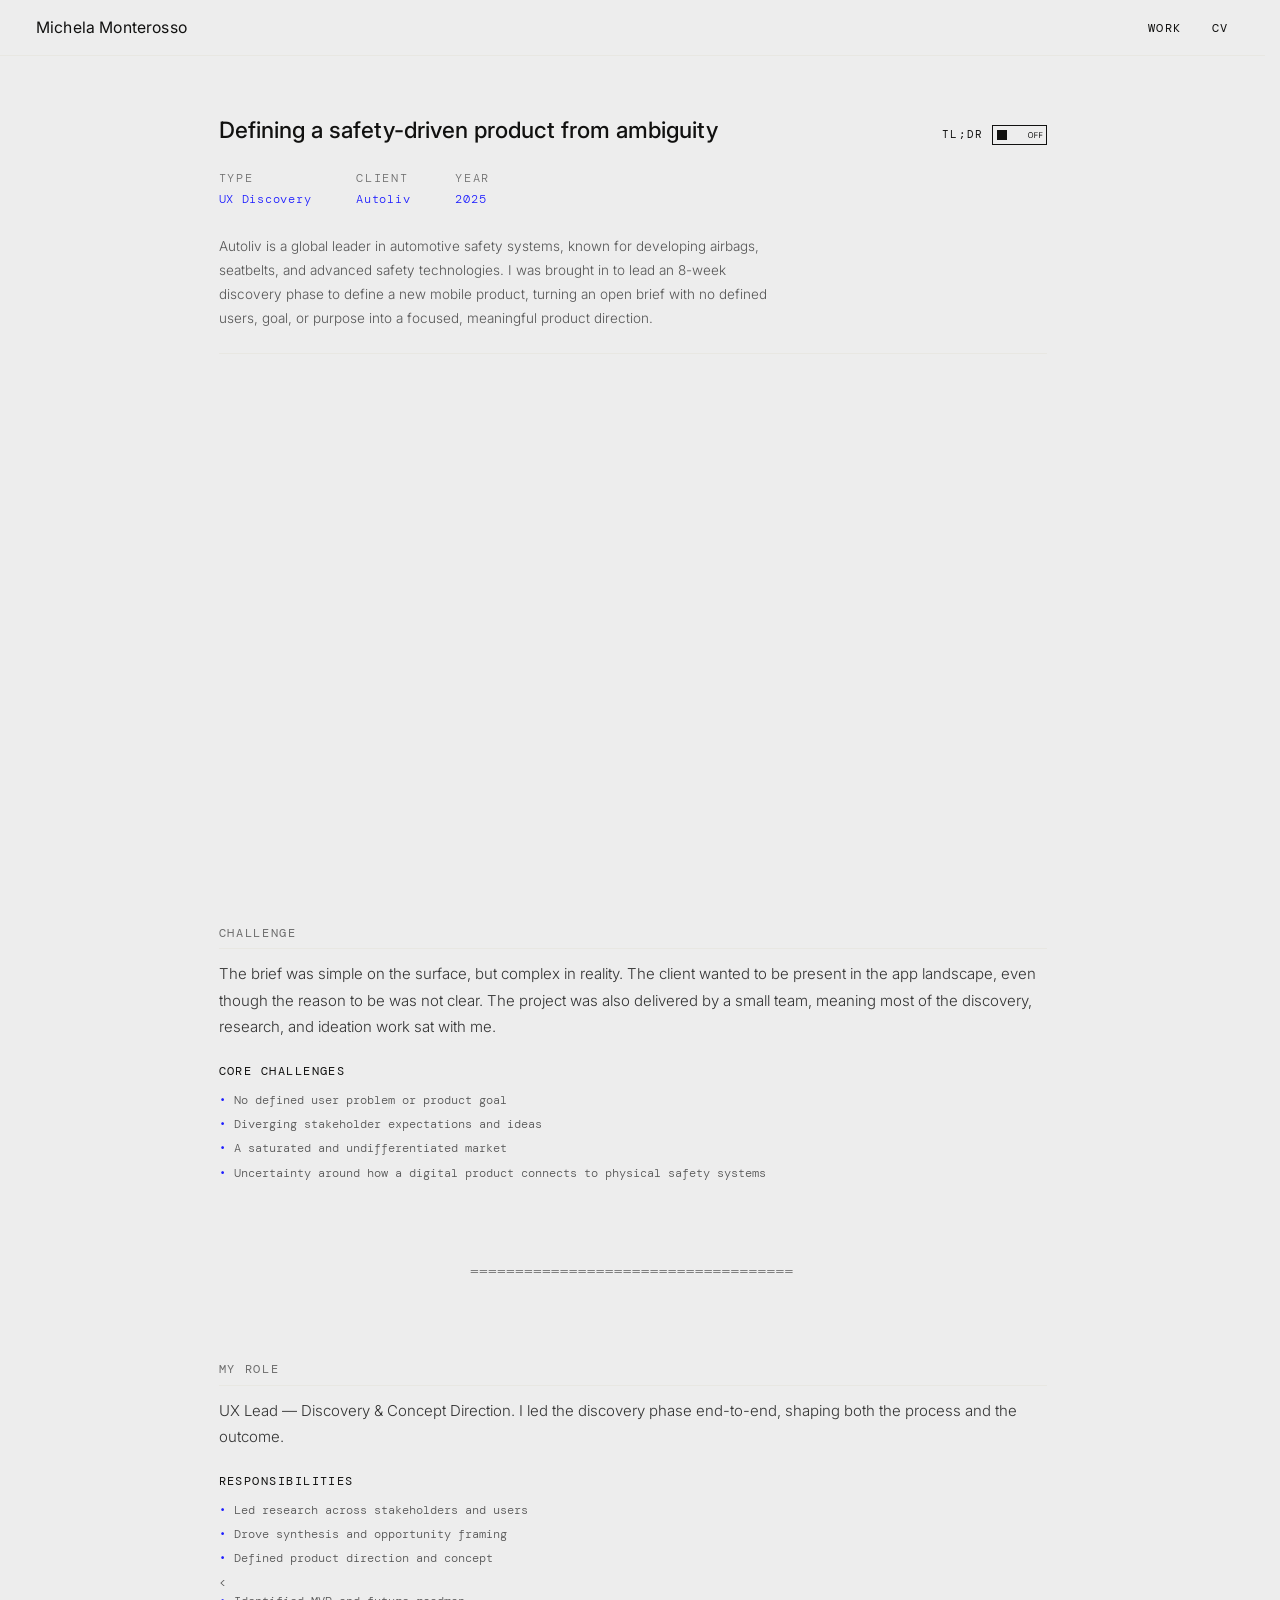
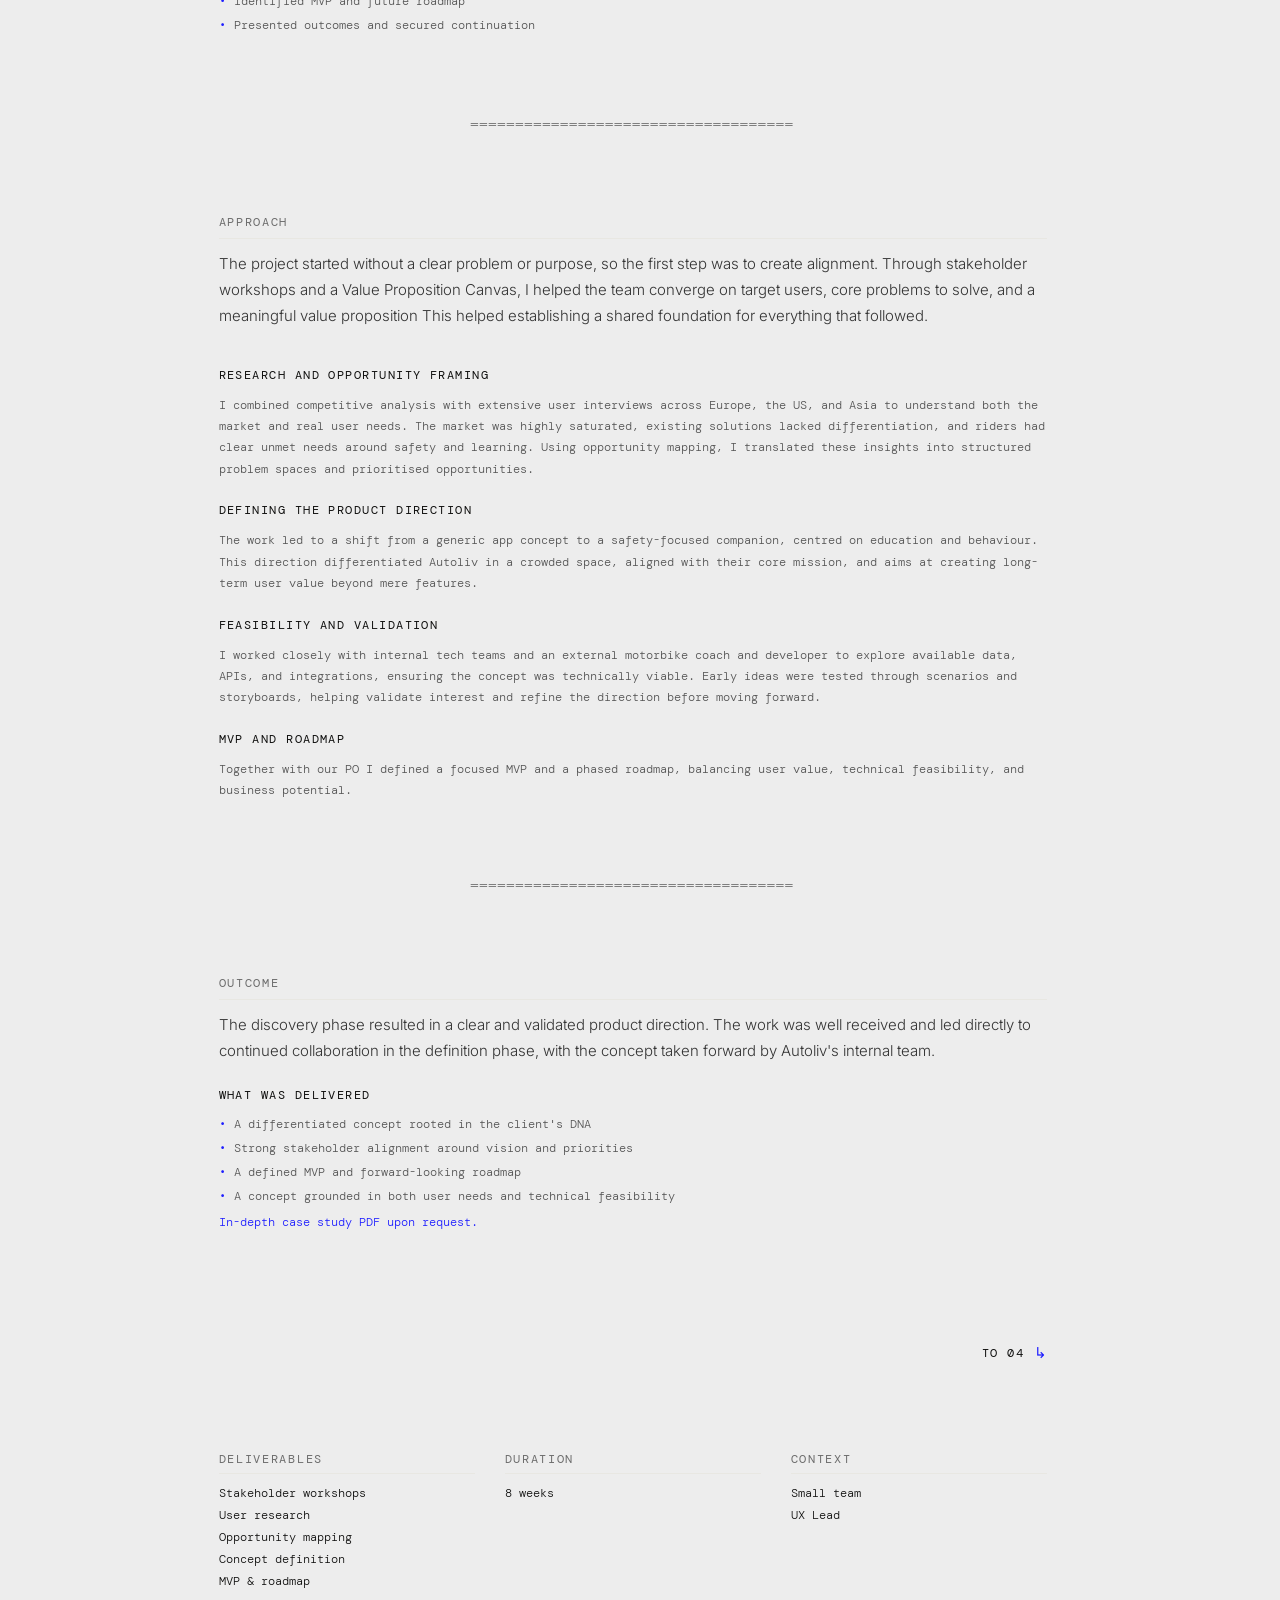
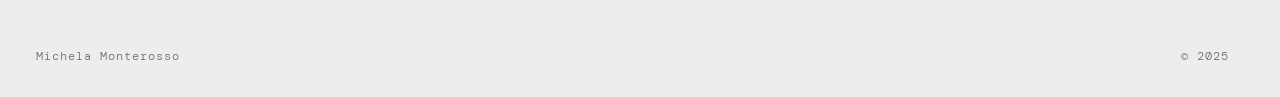
==== project-autoliv/index.html @ f531a274 "Update index.html" ====
<!DOCTYPE html>
<html lang="en">
<head>
<meta charset="UTF-8">
<meta name="viewport" content="width=device-width, initial-scale=1.0">
<title>Autoliv — Michela Monterosso</title>
<meta name="description" content="Defining a safety-driven product from ambiguity — UX lead on an 8-week discovery phase for Autoliv.">
<meta property="og:title" content="Autoliv — Michela Monterosso">
<meta property="og:description" content="Defining a safety-driven product from ambiguity — UX lead on an 8-week discovery phase for Autoliv.">
<meta property="og:type" content="website">
<meta property="og:url" content="https://miche7a.github.io/michelamonterosso/project-autoliv/">
<meta name="twitter:card" content="summary">
<meta name="twitter:title" content="Autoliv — Michela Monterosso">
<meta name="twitter:description" content="Defining a safety-driven product from ambiguity — UX lead on an 8-week discovery phase for Autoliv.">
<link rel="stylesheet" href="../style.css">
</head>
<body>

<!-- ─── NAV ─── -->
<nav>
  <a class="nav-name" href="../index.html">Michela Monterosso</a>
  <div class="nav-links">
    <a class="nav-link" href="../index.html">Work</a>
    <a class="nav-link" href="../about.html">CV</a>
  </div>
</nav>

<div class="container">

  <!-- ─── PROJECT HEADER ─── -->
  <div class="project-header" id="project-header">

    <div class="project-header-top">
      <h1 class="project-title">Defining a safety-driven product from ambiguity</h1>
      <div class="tldr-widget" id="tldr-toggle" onclick="toggleTldr()">
        <span class="tldr-label">TL;DR</span>
        <img class="tldr-toggle-img" id="tldr-img" alt="toggle">
      </div>
    </div>

    <div class="project-meta">
      <div>
        <div class="meta-label">Type</div>
        <div class="meta-value" id="meta-type">Discovery UX</div>
      </div>
      <div>
        <div class="meta-label">Client</div>
        <div class="meta-value" id="meta-client">Autoliv</div>
      </div>
      <div>
        <div class="meta-label">Year</div>
        <div class="meta-value" id="meta-year">2022</div>
      </div>
    </div>

    <!-- Full intro -->
    <div class="content-full">
      <p class="project-intro">
        Autoliv is a global leader in automotive safety systems, known for developing
        airbags, seatbelts, and advanced safety technologies. I was brought in to lead
        an 8-week discovery phase to define a new mobile product, turning an open brief
        with no defined users, goal, or purpose into a focused, meaningful product direction.
      </p>
    </div>

    <!-- TL;DR intro -->
    <div class="content-tldr">
      <p class="project-intro">
        8-week discovery phase turning an undefined app brief into a
        differentiated, safety-focused product concept.
      </p>
    </div>

  </div><!-- /project-header -->


  <!-- ══════════════════════════════════════
       FULL VERSION
       ══════════════════════════════════════ -->
  <div class="content-full">

  <!-- Cover image -->
  <div class="block">
    <div class="img-full" data-label="Autoliv — cover image">
      <!-- <img src="../images/project-autoliv/AL_1.png" alt="Autoliv project"> -->
    </div>
  </div>

  <!-- Challenge -->
  <div class="block">
    <div class="subheading">Challenge</div>
    <p class="text-block">
      The brief was simple on the surface, but complex in reality. The client wanted
      to be present in the app landscape, even though the reason to be was not clear.
      The project was also delivered by a small team, meaning most of the discovery,
      research, and ideation work sat with me.
    </p>
    <div class="col-2 is-stacked" style="margin-top: 1.5rem;">
      <div>
        <p class="col-heading">Core challenges</p>
        <div class="col-body">
          <ul>
            <li>No defined user problem or product goal</li>
            <li>Diverging stakeholder expectations and ideas</li>
            <li>A saturated and undifferentiated market</li>
            <li>Uncertainty around how a digital product connects to physical safety systems</li>
          </ul>
        </div>
      </div>
    </div>
  </div>

  <div class="subheading" style="text-align: center; margin-bottom: var(--block-gap); border: none;">════════════════════════════════════</div>

  <!-- My Role -->
  <div class="block">
    <div class="subheading">My Role</div>
    <p class="text-block">
      UX Lead — Discovery &amp; Concept Direction. I led the discovery phase end-to-end,
      shaping both the process and the outcome.
    </p>
    <div class="col-2 is-stacked" style="margin-top: 1.5rem;">
      <div>
        <p class="col-heading">Responsibilities</p>
        <div class="col-body">
          <ul>
            <li>Led research across stakeholders and users</li>
           
            <li>Drove synthesis and opportunity framing</li>
            <li>Defined product direction and concept</li>
            <
            <li>Identified MVP and future roadmap</li>
            <li>Presented outcomes and secured continuation</li>
          </ul>
        </div>
      </div>
    </div>
  </div>

  <div class="subheading" style="text-align: center; margin-bottom: var(--block-gap); border: none;">════════════════════════════════════</div>

  <!-- Approach -->
  <div class="block" style="margin-bottom: 2.5rem;">
    <div class="subheading">Approach</div>
    <p class="text-block">
      The project started without a clear problem or purpose, so the first step was
      to create alignment. Through stakeholder workshops and a Value Proposition Canvas,
      I helped the team converge on target users, core problems to solve, and a meaningful
      value proposition This helped establishing a shared foundation for everything that followed.
    </p>
  </div>

  <div class="block" style="margin-bottom: 1.5rem;">
    <p class="col-heading">Research and opportunity framing</p>
    <p class="text-block" style="font-family: var(--mono); font-size: var(--text-sm); color: var(--dim);">
      I combined competitive analysis with extensive user interviews across Europe, the US,
      and Asia to understand both the market and real user needs. The market was highly saturated,
      existing solutions lacked differentiation, and riders had clear unmet needs around safety
      and learning. Using opportunity mapping, I translated these insights into structured problem
      spaces and prioritised opportunities.
    </p>
  </div>

  <div class="block" style="margin-bottom: 1.5rem;">
    <p class="col-heading">Defining the product direction</p>
    <p class="text-block" style="font-family: var(--mono); font-size: var(--text-sm); color: var(--dim);">
      The work led to a shift from a generic app concept to a safety-focused companion,
      centred on education and behaviour. This direction differentiated Autoliv in a crowded
      space, aligned with their core mission, and aims at creating long-term user value beyond mere features.
    </p>
  </div>

  <div class="block" style="margin-bottom: 1.5rem;">
    <p class="col-heading">Feasibility and validation</p>
    <p class="text-block" style="font-family: var(--mono); font-size: var(--text-sm); color: var(--dim);">
      I worked closely with internal tech teams and an external motorbike coach and developer
      to explore available data, APIs, and integrations, ensuring the concept was technically
      viable. Early ideas were tested through scenarios and storyboards, helping validate interest
      and refine the direction before moving forward.
    </p>
  </div>

  <div class="block" style="margin-bottom: 5rem;">
    <p class="col-heading">MVP and roadmap</p>
    <p class="text-block" style="font-family: var(--mono); font-size: var(--text-sm); color: var(--dim);">
      Together with our PO I defined a focused MVP and a phased roadmap, balancing user value,
      technical feasibility, and business potential.
    </p>
  </div>

  <div class="subheading" style="text-align: center; margin-bottom: var(--block-gap); border: none;">════════════════════════════════════</div>

  <!-- Outcome -->
  <div class="block">
    <div class="subheading">Outcome</div>
    <p class="text-block">
      The discovery phase resulted in a clear and validated product direction. The work was
      well received and led directly to continued collaboration in the definition phase,
      with the concept taken forward by Autoliv's internal team.
    </p>
    <div class="col-2 is-stacked" style="margin-top: 1.5rem;">
      <div>
        <p class="col-heading">What was delivered</p>
        <div class="col-body">
          <ul>
            <li>A differentiated concept rooted in the client's DNA</li>
            <li>Strong stakeholder alignment around vision and priorities</li>
            <li>A defined MVP and forward-looking roadmap</li>
            <li>A concept grounded in both user needs and technical feasibility</li>
          </ul>
        </div><p class="text-block" style="font-family: var(--mono); font-size: var(--text-sm); color: var(--mid);">In-depth case study PDF upon request.
    </p>
      </div>
    </div>
  </div>

  
  </div><!-- /content-full -->


  <!-- ══════════════════════════════════════
       TL;DR VERSION
       ══════════════════════════════════════ -->
  <div class="content-tldr">

    <div class="block block--flush">
      <div class="tldr-col-group">
        <div>
          <p class="tldr-col-heading">What I did</p>
          <p class="tldr-col-body">Led an 8-week discovery phase end-to-end — stakeholder workshops, user research across three continents, opportunity framing, concept definition, feasibility exploration, and MVP scoping.</p>
        </div>
        <div>
          <p class="tldr-col-heading">The challenge</p>
          <p class="tldr-col-body">No defined users, no product goal, diverging stakeholder expectations, and a saturated market. The brief was "we want an app" — the job was to find out what it should actually be.</p>
        </div>
        <div>
          <p class="tldr-col-heading">The outcome</p>
          <p class="tldr-col-body">A differentiated, safety-focused product concept with full stakeholder alignment, a defined MVP, and a phased roadmap — leading directly to continued collaboration.</p>
        </div>
      </div>
    </div>

  </div><!-- /content-tldr -->

  <!-- ─── NEXT PROJECT NAV ─── -->
  <div class="project-nav">
    <a class="proj-nav-link" href="../project-04/index.html">
      <span class="proj-nav-label">To 04</span>
      <span class="proj-nav-arrow">↳</span>
    </a>
  </div>

  <!-- ─── APPENDIX: CREDITS ─── -->
  <div class="credits-appendix">
    <div class="credits">
      <div>
        <div class="credit-label">Deliverables</div>
        <div class="credit-value">
          Stakeholder workshops<br>
          User research<br>
          Opportunity mapping<br>
          Concept definition<br>
          MVP &amp; roadmap
        </div>
      </div>
      <div>
        <div class="credit-label">Duration</div>
        <div class="credit-value">8 weeks</div>
      </div>
      <div>
        <div class="credit-label">Context</div>
        <div class="credit-value">Small team<br>UX Lead</div>
      </div>
    </div>
  </div>

</div><!-- /container -->

<footer>
  <span class="footer-text">Michela Monterosso</span>
  <div id="footer-creature-stage"></div>
  <span class="footer-text">© 2025</span>
</footer>

<script src="../projects.js"></script>
<script src="../script.js"></script>
<script>injectProjectMeta("project-autoliv");</script>

</body>
</html>
---- style.css ----
@import url('https://fonts.googleapis.com/css2?family=Inter:wght@300;400;500&family=DM+Mono:wght@300;400;500&display=swap');

/* Keep about-blocks and about-bottom padded and aligned */
.about-content {
  max-width: var(--container-w);
  margin-left: auto;
  margin-right: auto;
  padding: 0 var(--page-px);
}

@media (min-width: 900px) {
  .tldr-col-body {
    font-size:0.82rem;
  }
  
}

/* ━━━━━━━━━━━━━━━━━━━━━━━━━━━━━━━━━━━━━━━━━━━━━━━
   DESIGN TOKENS — change here, updates everywhere
   ━━━━━━━━━━━━━━━━━━━━━━━━━━━━━━━━━━━━━━━━━━━━━━━ */
:root {
  /* ours */
  --bg:          #EDEDED;
  --ink:         #111110;
  --mid:         #1e1eff;
  --faint:       #e8e7e2;
  --muted:       #6D6D6D;
  --subtle:      #888888;
  --dim:         #555555;
  --soft:        #333333;
  --placeholder: #d8d7d3;

  /* Typography */
  --serif: 'Inter', sans-serif;
  --mono:  'DM Mono', 'Courier New', monospace;

  /* Font sizes */
  --text-xs:   0.60rem;
  --text-sm:   0.81rem;
  --text-tag:  0.70rem;
  --text-meta: 0.81rem;
  --text-base: 0.90rem;
  --text-md:   1.00rem;
  --text-lg:   1.05rem;
  --text-xl:   1.50rem;
  --text-2xl:  2.40rem;

  /* Letter spacing */
  --tracking-tight:   0.01em;
  --tracking-normal:  0.06em;
  --tracking-wide:    0.10em;
  --tracking-wider:   0.13em;
  --tracking-widest:  0.15em;
  --tracking-label:   0.14em;

  /* Line heights */
  --leading-tight:    1.2;
  --leading-snug:     1.4;
  --leading-normal:   1.75;
  --leading-relaxed:  1.8;
  --leading-loose:    1.85;

  /* Borders */
  --divider:       1px solid var(--faint);
  --border-strong: 1px solid var(--ink);
  --radius:        0;

  /* Layout */
  --nav-h:         56px;
  --container-w:   900px;   /* ← change to widen/narrow all pages */
  --container-align: center;  /* ← "center" or "left" */
  --page-px:       2.4rem;
  --content-max-w: 900px;
  --intro-max-w:   560px;

  /* Z-index */
  --z-base:    0;
  --z-raised:  1;
  --z-nav:     100;
  --z-overlay: 9999;

  /* Transitions */
  --transition-fast:   0.18s ease;
  --transition-normal: 0.25s ease;
  --transition-slow:   0.35s ease;

  /* Page spacing */
  --page-top:    4rem;
  --page-bottom: 4rem;
  --block-gap:   5rem;
  --block-gap-sm: 2rem;
  .about-top {
  padding: var(--section-header-top) 0 var(--section-header-bottom);
}

  /* Section header */
  --section-header-top:    4rem;
  --section-header-bottom: 1.5rem;
  --section-header-gap:    2rem;

  /* Text rhythm */
  --text-gap-xs:  0.3rem;
  --text-gap-sm:  0.8rem;
  --text-gap-md:  1.2rem;
  --text-gap-lg:  1.5rem;

  /* Spacing */
  --space-xs:    0.4rem;
  --space-sm:    0.8rem;
  --space-md:    1.5rem;
  --space-lg:    2.4rem;
  --space-xl:    4rem;
  --space-about: 1.1rem;

  /* Index table */
  --row-padding-y: 1.25rem;
  --row-hover-shadow:
    inset 2px 2px 0px rgba(255,255,255,0.55),
    inset -2px -2px 0px rgba(17,17,16,0.18),
    inset 1px 1px 0px rgba(255,255,255,0.25),
    inset -1px -1px 0px rgba(17,17,16,0.10);

  /* Chips */
  --chip-gap:   0.4rem;
  --chip-above: 1rem;
  --chip-below: 2.5rem;
  --chip-px:    14px;
  --chip-py:    7px;

  /* Columns */
  --col-2-gap: 3rem;
  --col-3-gap: 2rem;

  /* Images */
  --img-gap:      0.6rem;
  --img-grid-gap: 1rem;
  --caption-gap:  2rem;

  /* Credits */
  --credits-top:       2rem;
  --credits-py:        1.5rem;
  --credits-gap:       2rem;
  --credits-label-gap: 0.6rem;

  /* Project nav */
  --proj-nav-gap: 0.6rem;
  --proj-nav-py:  2.5rem;
  --proj-nav-mt:  2rem;

  /* TL;DR Toggle */
  --tldr-toggle-w:  55px;
  --tldr-toggle-h:  20px;
  --tldr-label-gap: 8px;

  /* TL;DR Content */
  --tldr-col-gap:        2rem;
  --tldr-heading-size:   var(--text-sm);
  --tldr-heading-weight: 400;
  --tldr-heading-color:  var(--ink);
  --tldr-heading-gap:    var(--text-gap-sm);
  --tldr-body-size:      0.80rem;
  --tldr-body-weight:    300;
  --tldr-body-color:     var(--dim);
  --tldr-body-leading:   1.75;

  /* ASCII Loader */
  --loader-bg:         var(--bg);
  --loader-text:       var(--ink);
  --loader-font-size:  0.75rem;
  --loader-tracking:   0.12em;
  --loader-duration:   700ms;
}

/* ━━━━━━━━━━━━━━━━━━━━━━━━━━━━━━━━━━━━━━━━━━━━━━━
   RESET
   ━━━━━━━━━━━━━━━━━━━━━━━━━━━━━━━━━━━━━━━━━━━━━━━ */
*, *::before, *::after { box-sizing: border-box; margin: 0; padding: 0; }

html {
  font-size: 15px;
  scroll-behavior: smooth;
  overflow-y: scroll;         /* always show scrollbar — prevents layout shift on toggle */
  scrollbar-gutter: stable;   /* modern equivalent — reserves space for scrollbar even when not needed */
}

body {
  background: var(--bg);
  color: var(--ink);
  font-family: var(--mono);
  font-weight: 300;
  -webkit-font-smoothing: antialiased;
  min-height: 100vh;
  display: flex;
  flex-direction: column;
}

:focus-visible { outline: 2px solid var(--mid); outline-offset: 3px; }
::selection    { background: var(--mid); color: var(--bg); }

/* ━━━━━━━━━━━━━━━━━━━━━━━━━━━━━━━━━━━━━━━━━━━━━━━
   NAV
   ━━━━━━━━━━━━━━━━━━━━━━━━━━━━━━━━━━━━━━━━━━━━━━━ */
nav {
  position: sticky; top: 0; z-index: var(--z-nav);
  background: var(--bg); height: var(--nav-h);
  display: flex; align-items: center; justify-content: space-between;
  padding: 0 var(--page-px); border-bottom: var(--divider);
}
.nav-name {
  font-family: var(--serif); font-size: var(--text-lg); font-weight: 400;
  letter-spacing: var(--tracking-tight); color: var(--ink);
  text-decoration: none; cursor: pointer; user-select: none;
  border: none; background: none; padding: 0;
}
.nav-links { display: flex; gap: 2rem; align-items: center; }
.nav-link {
  font-size: var(--text-sm); font-family: var(--mono); font-weight: 400;
  letter-spacing: var(--tracking-wider); text-transform: uppercase;
  color: var(--ink); text-decoration: none; cursor: pointer;
  background: none; border: none; padding: 0;
  transition: color var(--transition-fast);
}
.nav-link:hover { text-decoration: underline; text-underline-offset: 3px; }
.nav-link.active { color: var(--mid); }

/* ━━━━━━━━━━━━━━━━━━━━━━━━━━━━━━━━━━━━━━━━━━━━━━━
   CONTAINER
   ━━━━━━━━━━━━━━━━━━━━━━━━━━━━━━━━━━━━━━━━━━━━━━━ */
.container {
  max-width: var(--container-w);
  margin-left: auto;
  margin-right: auto;
  padding: 0 var(--page-px);
  flex: 1;
  width: 100%;
}

/* ━━━━━━━━━━━━━━━━━━━━━━━━━━━━━━━━━━━━━━━━━━━━━━━
   LAYOUT VARIANTS
   ━━━━━━━━━━━━━━━━━━━━━━━━━━━━━━━━━━━━━━━━━━━━━━━

   CONTENT WIDTH
   Change --container-w in :root to resize all pages at once.
   e.g. 900px (default) | 1100px (wider) | 100% (full bleed)

   LEFT ALIGN ALL CONTENT
   Add class="layout-left" to <body> in any HTML file,
   or set it globally in script.js:
     document.body.classList.add('layout-left')
   ━━━━━━━━━━━━━━━━━━━━━━━━━━━━━━━━━━━━━━━━━━━━━━━ */
.layout-left .container { margin-left: 0; margin-right: 0; }
.layout-left .intro      { max-width: 100%; }
.layout-left .text-block { max-width: 100%; }
.layout-left .project-intro { max-width: 100%; }

/* ━━━━━━━━━━━━━━━━━━━━━━━━━━━━━━━━━━━━━━━━━━━━━━━
   FOOTER
   ━━━━━━━━━━━━━━━━━━━━━━━━━━━━━━━━━━━━━━━━━━━━━━━ */
footer {
  margin-top: auto; padding: 1.4rem var(--page-px);
  display: flex; align-items: center; justify-content: space-between;
}
.footer-text {
  font-size: var(--text-sm); letter-spacing: 0.08em;
  color: var(--muted); white-space: nowrap; flex-shrink: 0;
}
#footer-creature-stage {
  flex: 1; min-width: 0; overflow: hidden;
  position: relative; height: 40px; margin: 0 1rem;
}
#footer-creature-stage canvas {
  position: absolute; top: 0; left: 0;
  image-rendering: pixelated; pointer-events: none;
}

/* ━━━━━━━━━━━━━━━━━━━━━━━━━━━━━━━━━━━━━━━━━━━━━━━
   HOMEPAGE — PAGE SYSTEM
   ━━━━━━━━━━━━━━━━━━━━━━━━━━━━━━━━━━━━━━━━━━━━━━━ */
.page        { display: none; }
.page.active { display: flex; flex-direction: column; min-height: 100vh; }

/* ━━━━━━━━━━━━━━━━━━━━━━━━━━━━━━━━━━━━━━━━━━━━━━━
   HOMEPAGE — INTRO
   ━━━━━━━━━━━━━━━━━━━━━━━━━━━━━━━━━━━━━━━━━━━━━━━ */
.intro {
  padding: var(--page-top) 0 1.2rem; max-width: 100%;
}
.intro-eyebrow {
  font-size: var(--text-sm); letter-spacing: var(--tracking-widest);
  text-transform: uppercase; color: var(--mid); margin-bottom: 1.2rem;
}
.intro-body { font-family: var(--serif); font-size: 1.50rem; font-weight: 500; }
.intro-body em { font-style: italic; color: var(--mid); }

/* ━━━━━━━━━━━━━━━━━━━━━━━━━━━━━━━━━━━━━━━━━━━━━━━
   HOMEPAGE — INDEX TABLE
   ━━━━━━━━━━━━━━━━━━━━━━━━━━━━━━━━━━━━━━━━━━━━━━━ */
.index-section        { padding-bottom: 0; }
.index-row:last-child { border-bottom: none; }
.index-head {
  display: grid; grid-template-columns: 2.2rem 1fr 11rem 5rem;
  gap: 0 1.6rem; padding: 0.55rem 0; border-bottom: var(--divider);
}
.index-col { font-size: var(--text-sm); letter-spacing: var(--tracking-label); text-transform: uppercase; color: var(--muted); }
.index-col:nth-child(4) { text-align: right; }
.index-row {
  display: grid; grid-template-columns: 2.2rem 1fr 11rem 5rem;
  gap: 0 1.6rem; align-items: center; padding: var(--row-padding-y) 0;
  border-bottom: var(--divider); text-decoration: none; color: inherit;
  cursor: pointer; position: relative;
}
@media (hover: hover) {
  .index-row::after {
    content: ''; position: absolute;
    left: calc(-1 * var(--page-px)); right: calc(-1 * var(--page-px));
    top: 0; bottom: 0;
    box-shadow: var(--row-hover-shadow); opacity: 0;
    transition: opacity var(--transition-fast);
    z-index: var(--z-base); pointer-events: none;
  }
  .index-row:hover::after { opacity: 1; }
}
.index-row > * { position: relative; z-index: var(--z-raised); transition: color var(--transition-fast); }
.row-num   { font-size: var(--text-sm); color: var(--mid); letter-spacing: var(--tracking-normal); }
.row-title { font-family: var(--serif); font-size: var(--text-md); font-weight: 300; }
.row-type  { font-size: var(--text-sm); letter-spacing: 0.09em; text-transform: uppercase; color: var(--mid); }
.row-year  { font-size: var(--text-sm); letter-spacing: 0.07em; color: var(--ink); text-align: right; }

/* ━━━━━━━━━━━━━━━━━━━━━━━━━━━━━━━━━━━━━━━━━━━━━━━
   HOMEPAGE — ABOUT PAGE
   ━━━━━━━━━━━━━━━━━━━━━━━━━━━━━━━━━━━━━━━━━━━━━━━ */
.about-grid {
  display: grid; grid-template-columns: 1fr 1fr;
  gap: 0 5rem; padding: 4.5rem 0 6rem; align-items: start;
}
.about-eyebrow { font-size: var(--text-sm); letter-spacing: var(--tracking-widest); text-transform: uppercase; color: var(--mid); margin-bottom: 1.4rem; }
.about-name    { font-family: var(--serif); font-size: var(--text-2xl); font-weight: 400; line-height: var(--leading-tight); margin-bottom: 2rem; }
.about-bio     { font-family: var(--serif); font-size: var(--text-lg); line-height: var(--leading-normal); color: var(--dim); max-width: 38ch; }
.about-bio + .about-bio { margin-top: 1.2em; }
.about-right { padding-top: 0.3rem; }
.about-block { margin-bottom: 2.8rem; }
.about-block-label {
  font-size: var(--text-sm); letter-spacing: var(--tracking-widest);
  text-transform: uppercase; color: var(--mid);
  margin-bottom: var(--text-gap-sm); padding-bottom: 0.5rem; border-bottom: var(--divider);
}
.about-block-content { font-family: var(--serif); font-size: var(--text-md); line-height: var(--leading-loose); color: var(--ink); }
.about-block-content + .about-block-content { margin-top: var(--space-about); }
.about-meta { font-size: var(--text-meta); font-family: var(--mono); color: var(--mid); letter-spacing: var(--tracking-normal); display: block; margin-top: 0.15rem; }
.languages-label { font-size: var(--text-sm); letter-spacing: var(--tracking-widest); text-transform: uppercase; color: var(--mid); padding-bottom: 0.5rem; border-bottom: var(--divider); margin-bottom: 0.9rem; display: block; }
.languages-list  { font-family: var(--mono); font-size: var(--text-sm); letter-spacing: 0.07em; line-height: 2; color: var(--mid); }
.contact-link {
  display: block; font-family: var(--serif); font-size: var(--text-md);
  color: var(--ink); text-decoration: none; padding: 0.7rem 0;
  border-bottom: var(--divider); transition: padding-left var(--transition-fast);
}
.contact-link:first-of-type { border-top: var(--divider); }
.contact-link:hover { padding-left: 0.5rem; }
.contact-label { font-family: var(--mono); font-size: var(--text-sm); letter-spacing: 0.12em; text-transform: uppercase; color: var(--mid); display: block; margin-bottom: 0.1rem; }

/* ━━━━━━━━━━━━━━━━━━━━━━━━━━━━━━━━━━━━━━━━━━━━━━━
   PROJECT PAGE — HEADER
   ━━━━━━━━━━━━━━━━━━━━━━━━━━━━━━━━━━━━━━━━━━━━━━━ */
.project-header {
  padding: var(--section-header-top) 0 var(--section-header-bottom);
  border-bottom: var(--divider); margin-bottom: var(--section-header-gap);
}
.project-header-top {
  display: flex; align-items: baseline;
  justify-content: space-between; gap: 2rem;
}
.project-title  { font-family: var(--serif); font-size: var(--text-xl); font-weight: 500; line-height: var(--leading-tight); margin-bottom: 1rem; }
.project-meta   { display: flex; gap: 3rem; margin-top: var(--text-gap-sm); margin-bottom: 1.8rem; flex-wrap: wrap; }
.meta-label     { font-size: var(--text-sm); letter-spacing: var(--tracking-label); text-transform: uppercase; color: var(--muted); margin-bottom: 0.3rem; }
.meta-value     { font-size: var(--text-sm); letter-spacing: var(--tracking-normal); color: var(--mid); }
.project-intro  { font-family: var(--serif); font-size: var(--text-base); font-weight: 300; line-height: var(--leading-relaxed); color: var(--dim); max-width: var(--intro-max-w); }

/* ━━━━━━━━━━━━━━━━━━━━━━━━━━━━━━━━━━━━━━━━━━━━━━━
   PROJECT PAGE — TL;DR TOGGLE
   SVGs set via tldrConfig in script.js
   ━━━━━━━━━━━━━━━━━━━━━━━━━━━━━━━━━━━━━━━━━━━━━━━ */
.tldr-widget { display: flex; align-items: center; gap: var(--tldr-label-gap); cursor: pointer; user-select: none; flex-shrink: 0; }
.tldr-label  { font-family: var(--mono); font-size: var(--text-tag); font-weight: 400; letter-spacing: 0.12em; text-transform: uppercase; color: var(--ink); }
.tldr-toggle-img { display: block; width: var(--tldr-toggle-w); height: var(--tldr-toggle-h); }

/* Content visibility */
.content-full              { display: block; }
.content-tldr              { display: none; }
.is-tldr .content-full     { display: none; }
.is-tldr .content-tldr     { display: block; }
.is-tldr .credits-appendix { display: none; }

/* ━━━━━━━━━━━━━━━━━━━━━━━━━━━━━━━━━━━━━━━━━━━━━━━
   PROJECT PAGE — TL;DR CONTENT BLOCK
   Own classes so you can restyle independently
   from regular .col-* content columns.
   ━━━━━━━━━━━━━━━━━━━━━━━━━━━━━━━━━━━━━━━━━━━━━━━ */
.tldr-col-group { display: flex; gap: var(--tldr-col-gap); align-items: start; font-size: var(--text-md); }
.tldr-col-group > * { flex: 1; }
.tldr-col-heading {
  font-family: var(--mono); font-size: var(--tldr-heading-size);
  font-weight: var(--tldr-heading-weight); letter-spacing: var(--tracking-wider);
  text-transform: uppercase; color: var(--tldr-heading-color);
  margin-bottom: var(--tldr-heading-gap);
}
.tldr-col-body {
  font-family: var(--mono); font-size: var(--tldr-body-size);
  font-weight: var(--tldr-body-weight); line-height: var(--tldr-body-leading);
  color: var(--tldr-body-color);
}

/* ━━━━━━━━━━━━━━━━━━━━━━━━━━━━━━━━━━━━━━━━━━━━━━━
   PROJECT PAGE — CONTENT BLOCKS
   ━━━━━━━━━━━━━━━━━━━━━━━━━━━━━━━━━━━━━━━━━━━━━━━ */
.block        { margin-bottom: var(--block-gap); }
.block--flush { margin-top: 0; padding-top: 0; }

.subheading {
  font-family: var(--mono); font-size: var(--text-sm); font-weight: 400;
  letter-spacing: var(--tracking-label); text-transform: uppercase; color: var(--muted);
  margin-bottom: var(--text-gap-sm); padding-bottom: 0.5rem; border-bottom: var(--divider);
}

.text-block { font-family: var(--serif); font-size: var(--text-md); font-weight: 300; line-height: var(--leading-normal); color: var(--soft); max-width: var(--content-max-w); }
.text-block + .text-block { margin-top: 1.2em; }

.chips { display: flex; flex-wrap: wrap; gap: var(--chip-gap); margin-top: var(--chip-above); margin-bottom: var(--chip-below); }
.chip  { font-family: var(--mono); font-size: var(--text-sm); font-weight: 400; letter-spacing: 0.08em; color: var(--ink); border: var(--border-strong); padding: var(--chip-py) var(--chip-px); white-space: nowrap; }

/* ━━━━━━━━━━━━━━━━━━━━━━━━━━━━━━━━━━━━━━━━━━━━━━━
   PROJECT PAGE — IMAGES
   ━━━━━━━━━━━━━━━━━━━━━━━━━━━━━━━━━━━━━━━━━━━━━━━ */
.img-full { width: 100%; aspect-ratio: 16/9; display: flex; align-items: center; justify-content: center; overflow: hidden; margin-bottom: var(--img-gap); }
.img-full img { width: 100%; height: 100%; object-fit: cover; display: block; }
.img-full.placeholder::after { content: attr(data-label); font-size: var(--text-sm); letter-spacing: var(--tracking-wide); color: var(--subtle); text-transform: uppercase; font-family: var(--mono); }

.img-grid-2 { display: grid; grid-template-columns: 1fr 1fr; gap: var(--img-grid-gap); margin-bottom: var(--img-gap); }
.img-grid-3 { display: grid; grid-template-columns: 1fr 1fr 1fr; gap: var(--img-grid-gap); margin-bottom: var(--img-gap); }

.img-half, .img-third { aspect-ratio: 4/3; background: var(--placeholder); display: flex; align-items: center; justify-content: center; overflow: hidden; }
.img-half img, .img-third img { width: 100%; height: 100%; object-fit: cover; display: block; }
.img-half.placeholder::after, .img-third.placeholder::after { content: attr(data-label); font-size: var(--text-sm); letter-spacing: var(--tracking-wide); color: var(--subtle); text-transform: uppercase; font-family: var(--mono); }

.img-caption { font-size: var(--text-sm); color: var(--subtle); letter-spacing: 0.06em; margin-bottom: var(--caption-gap); font-family: var(--mono); }

/* ━━━━━━━━━━━━━━━━━━━━━━━━━━━━━━━━━━━━━━━━━━━━━━━
   PROJECT PAGE — COLUMNS
   ━━━━━━━━━━━━━━━━━━━━━━━━━━━━━━━━━━━━━━━━━━━━━━━ */
.col-2 { display: flex; gap: var(--col-2-gap); align-items: start; }
.col-2 > * { flex: 1; }
.col-3 { display: flex; gap: var(--col-3-gap); align-items: start; }
.col-3 > * { flex: 1; }
.col-heading { font-family: var(--mono); font-size: var(--text-sm); font-weight: 400; letter-spacing: 0.12em; text-transform: uppercase; color: var(--ink); margin-bottom: var(--text-gap-sm); }
.col-body { font-family: var(--mono); font-size: var(--text-sm); font-weight: 300; line-height: 1.5; color: var(--dim); }
.col-body ul { list-style: none; padding: 0; margin: 0; }
.col-body ul { list-style: none; padding: 0; margin: 0; }

.col-body ul li {
  position: relative;
  padding-left: 1rem; /* space for the dot */
  margin-bottom: 0.5em;
}

.col-body ul li::before {
  content: "•";
  position: absolute;
  left: 0;
  top: 0;
  color: var(--mid);
}
.col-body ul li { margin-bottom: 0.5em; }

.col-2.is-stacked {
  flex-direction: column;
  gap: 1.25rem;
}

/* ━━━━━━━━━━━━━━━━━━━━━━━━━━━━━━━━━━━━━━━━━━━━━━━
   PROJECT PAGE — CREDITS APPENDIX
   ━━━━━━━━━━━━━━━━━━━━━━━━━━━━━━━━━━━━━━━━━━━━━━━ */
.credits-appendix {
  margin-top: var(--credits-top);
  padding-top: var(--credits-py);
  padding-bottom: var(--credits-py);
}
.credits      { display: grid; grid-template-columns: repeat(3, 1fr); gap: var(--credits-gap); }
.credit-label { font-family: var(--mono); font-size: var(--text-sm); font-weight: 400; letter-spacing: var(--tracking-label); text-transform: uppercase; color: var(--muted); margin-bottom: var(--credits-label-gap); padding-bottom: 0.4rem; border-bottom: var(--divider); }
.credit-value { font-family: var(--mono); font-size: var(--text-sm); font-weight: 300; line-height: var(--leading-relaxed); color: var(--ink); }

/* ━━━━━━━━━━━━━━━━━━━━━━━━━━━━━━━━━━━━━━━━━━━━━━━
   PROJECT PAGE — NEXT NAV
   ━━━━━━━━━━━━━━━━━━━━━━━━━━━━━━━━━━━━━━━━━━━━━━━ */
.project-nav { padding: var(--proj-nav-py) 0; display: flex; justify-content: flex-end; margin-top: var(--proj-nav-mt); }
.proj-nav-link { text-decoration: none; color: var(--ink); display: flex; align-items: center; gap: var(--proj-nav-gap); }
.proj-nav-label { font-family: var(--mono); font-size: var(--text-sm); font-weight: 400; letter-spacing: var(--tracking-wider); text-transform: uppercase; color: var(--ink); transition: color var(--transition-fast); }
.proj-nav-arrow { font-size: var(--text-md); color: var(--mid); line-height: 1; }
.proj-nav-link:hover .proj-nav-label { color: var(--mid); }

/* ━━━━━━━━━━━━━━━━━━━━━━━━━━━━━━━━━━━━━━━━━━━━━━━
   ASCII LOADER
   ━━━━━━━━━━━━━━━━━━━━━━━━━━━━━━━━━━━━━━━━━━━━━━━ */
#ascii-loader { position: fixed; inset: 0; background: var(--loader-bg); display: flex; align-items: center; justify-content: center; z-index: var(--z-overlay); opacity: 0; pointer-events: none; transition: opacity var(--transition-fast); }
#ascii-loader.active { opacity: 1; pointer-events: all; }
#ascii-bar { font-family: var(--mono); font-size: var(--loader-font-size); letter-spacing: var(--loader-tracking); color: var(--loader-text); white-space: nowrap; }

/* ━━━━━━━━━━━━━━━━━━━━━━━━━━━━━━━━━━━━━━━━━━━━━━━
   UTILITIES
   ━━━━━━━━━━━━━━━━━━━━━━━━━━━━━━━━━━━━━━━━━━━━━━━ */
.site-link { color: var(--mid); text-decoration: underline; text-underline-offset: 3px; font-family: var(--mono); font-size: 0.75rem; letter-spacing: 0.08em; }

/* ━━━━━━━━━━━━━━━━━━━━━━━━━━━━━━━━━━━━━━━━━━━━━━━
   ANIMATIONS
   ━━━━━━━━━━━━━━━━━━━━━━━━━━━━━━━━━━━━━━━━━━━━━━━ */
@keyframes fadeUp {
  from { opacity: 0; transform: translateY(8px); }
  to   { opacity: 1; transform: translateY(0); }
}
.page.active .intro,
.page.active .index-section,
.page.active .about-grid,
.project-header,
.block,
.credits-appendix { animation: fadeUp var(--transition-slow) ease both; }

/* ━━━━━━━━━━━━━━━━━━━━━━━━━━━━━━━━━━━━━━━━━━━━━━━
   MOBILE (below 640px)
   ━━━━━━━━━━━━━━━━━━━━━━━━━━━━━━━━━━━━━━━━━━━━━━━ */
@media (max-width: 640px) {
        /* Make project list hover state default on mobile */
        .index-row::after {
          content: '';
          position: absolute;
          left: calc(-1 * var(--page-px));
          right: calc(-1 * var(--page-px));
          top: 0;
          bottom: 0;
          box-shadow: var(--row-hover-shadow);
          opacity: 1;
          z-index: var(--z-base);
          pointer-events: none;
        }
      /* Disable hover effects for about.html on mobile */
      .nav-link:hover,
      .contact-link:hover,
      .proj-nav-link:hover .proj-nav-label {
        color: inherit !important;
        text-decoration: none !important;
        padding-left: 0 !important;
      }
    .chip { font-size: var(--text-sm); }
  :root {
    --page-px:      1.2rem;
    --block-gap:    3rem;
    --col-2-gap:    1.5rem;
    --col-3-gap:    1.2rem;
    --tldr-col-gap: 1.2rem;
  }
  .footer-text   { font-size: var(--text-xs); letter-spacing: 0.04em; }
  .nav-link      { font-size: var(--text-base); }
  .about-meta    { font-size: var(--text-base); }
  .meta-label    { font-size: var(--text-base); }
  .meta-value    { font-size: var(--text-base); }
  .index-head,
  .index-row     { grid-template-columns: 2rem 1fr 4rem; }
  .index-col:nth-child(4),
  .row-year      { display: none; }
  .about-grid    { grid-template-columns: 1fr; padding: 3rem 0 4rem; }
  .intro         { padding: 3rem 0 1.2rem; }
  .intro-body    { font-size: 1.00rem; }
  .project-title { font-size: var(--text-xl); }
  .sw-grid { grid-template-columns: 1fr !important; gap: 0; }
    .project-intro { font-size: var(--text-md); }
  .project-meta  { flex-direction: row; gap: 1.5rem; width: 100%; flex-wrap: wrap; }
  .col-2, .col-3, .tldr-col-group { flex-direction: column; }
  .img-grid-2,
  .img-grid-3    { grid-template-columns: 1fr; }
  .credits       { grid-template-columns: 1fr; }
  /* Uncomment to replace nav label with symbol on mobile:
  .proj-nav-label { font-size: 0; }
  .proj-nav-label::after { content: "↳"; font-size: var(--text-sm); } */
}

@media (min-width: 641px) {
  .sw-grid { grid-template-columns: 1fr 1fr; gap: 0 4rem; }
}
@media (max-width: 640px) {
  .col-body {
    font-size: 0.85rem;
  }
}
/* ━━━━━━━━━━━━━━━━━━━━━━━━━━━━━━━━━━━━━━━━━━━━━━━
   PRINT
   ━━━━━━━━━━━━━━━━━━━━━━━━━━━━━━━━━━━━━━━━━━━━━━━ */
@media print {
  nav, footer, .tldr-widget, .project-nav,
  #ascii-loader, #footer-creature-stage { display: none !important; }
  body { background: white; color: black; font-size: 12pt; }
  .project-header { padding: 1rem 0; }
  a { color: black; text-decoration: underline; }
}
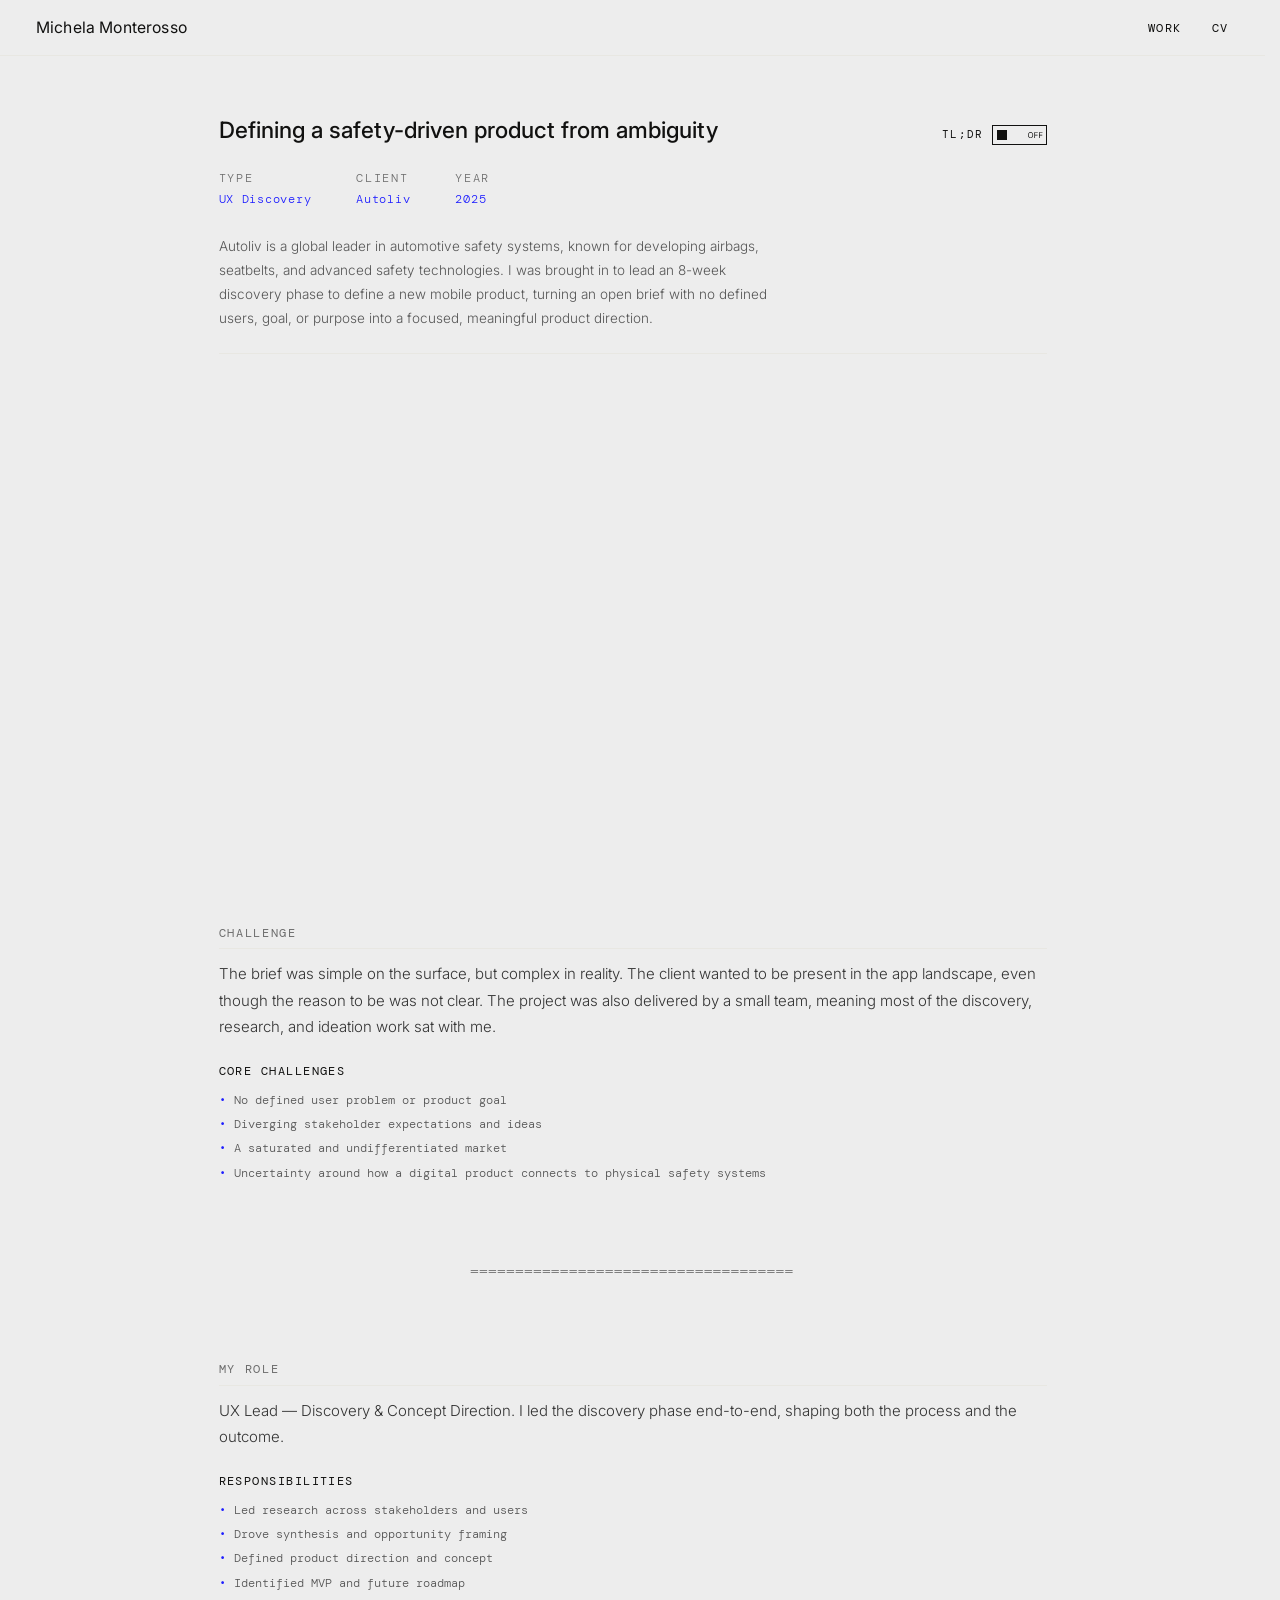
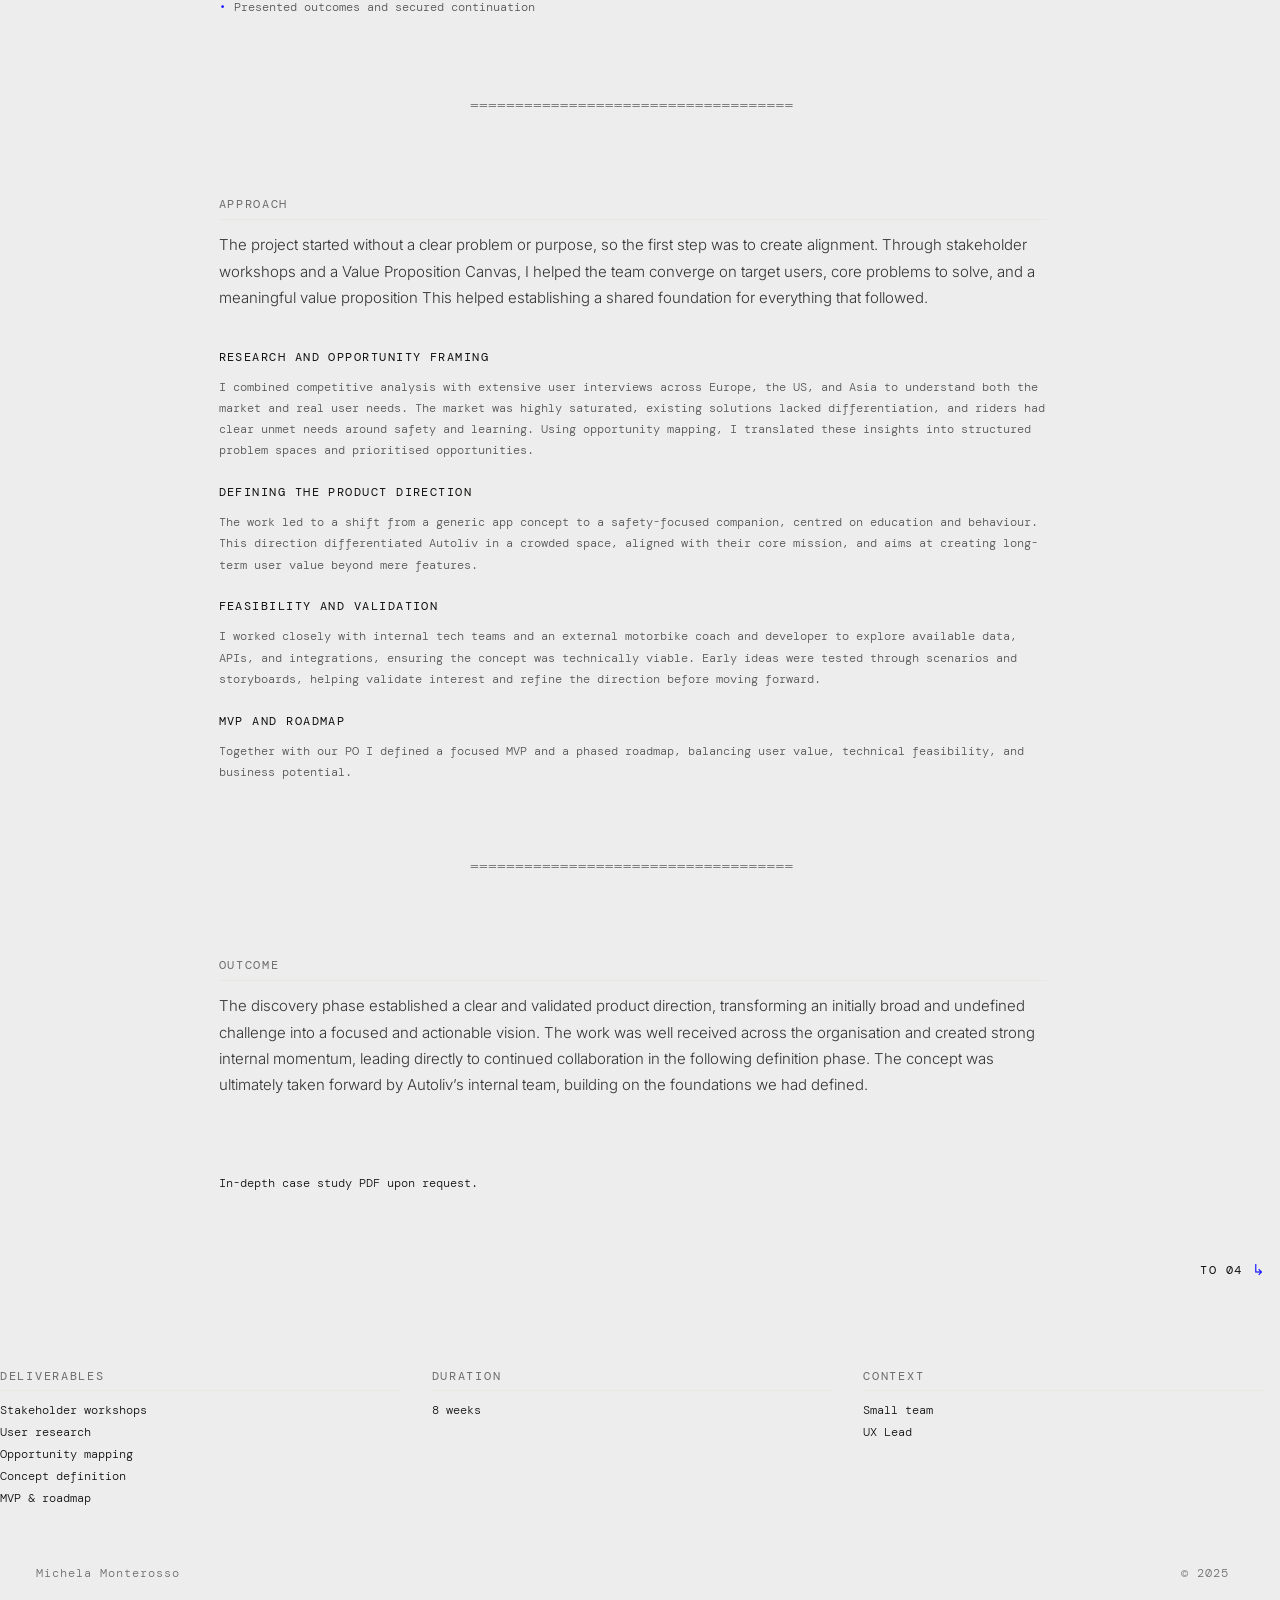
==== commit 10d2025a: "Refine outcome section and remove unnecessary items Updated the outcome description for clarity and " ====
--- a/project-autoliv/index.html
+++ b/project-autoliv/index.html
@@ -125,10 +125,9 @@
         <div class="col-body">
           <ul>
             <li>Led research across stakeholders and users</li>
-           
             <li>Drove synthesis and opportunity framing</li>
             <li>Defined product direction and concept</li>
-            <
+          
             <li>Identified MVP and future roadmap</li>
             <li>Presented outcomes and secured continuation</li>
           </ul>
@@ -194,21 +193,12 @@
   <div class="block">
     <div class="subheading">Outcome</div>
     <p class="text-block">
-      The discovery phase resulted in a clear and validated product direction. The work was
-      well received and led directly to continued collaboration in the definition phase,
-      with the concept taken forward by Autoliv's internal team.
-    </p>
-    <div class="col-2 is-stacked" style="margin-top: 1.5rem;">
-      <div>
-        <p class="col-heading">What was delivered</p>
-        <div class="col-body">
-          <ul>
-            <li>A differentiated concept rooted in the client's DNA</li>
-            <li>Strong stakeholder alignment around vision and priorities</li>
-            <li>A defined MVP and forward-looking roadmap</li>
-            <li>A concept grounded in both user needs and technical feasibility</li>
-          </ul>
-        </div><p class="text-block" style="font-family: var(--mono); font-size: var(--text-sm); color: var(--mid);">In-depth case study PDF upon request.
+      The discovery phase established a clear and validated product direction, transforming an initially broad and undefined challenge into a focused and actionable vision.
+
+The work was well received across the organisation and created strong internal momentum, leading directly to continued collaboration in the following definition phase. The concept was ultimately taken forward by Autoliv’s internal team, building on the foundations we had defined.
+    </p>
+    
+        </div><p class="text-block" style="font-family: var(--mono); font-size: var(--text-sm); color: var(--ink);">In-depth case study PDF upon request.
     </p>
       </div>
     </div>
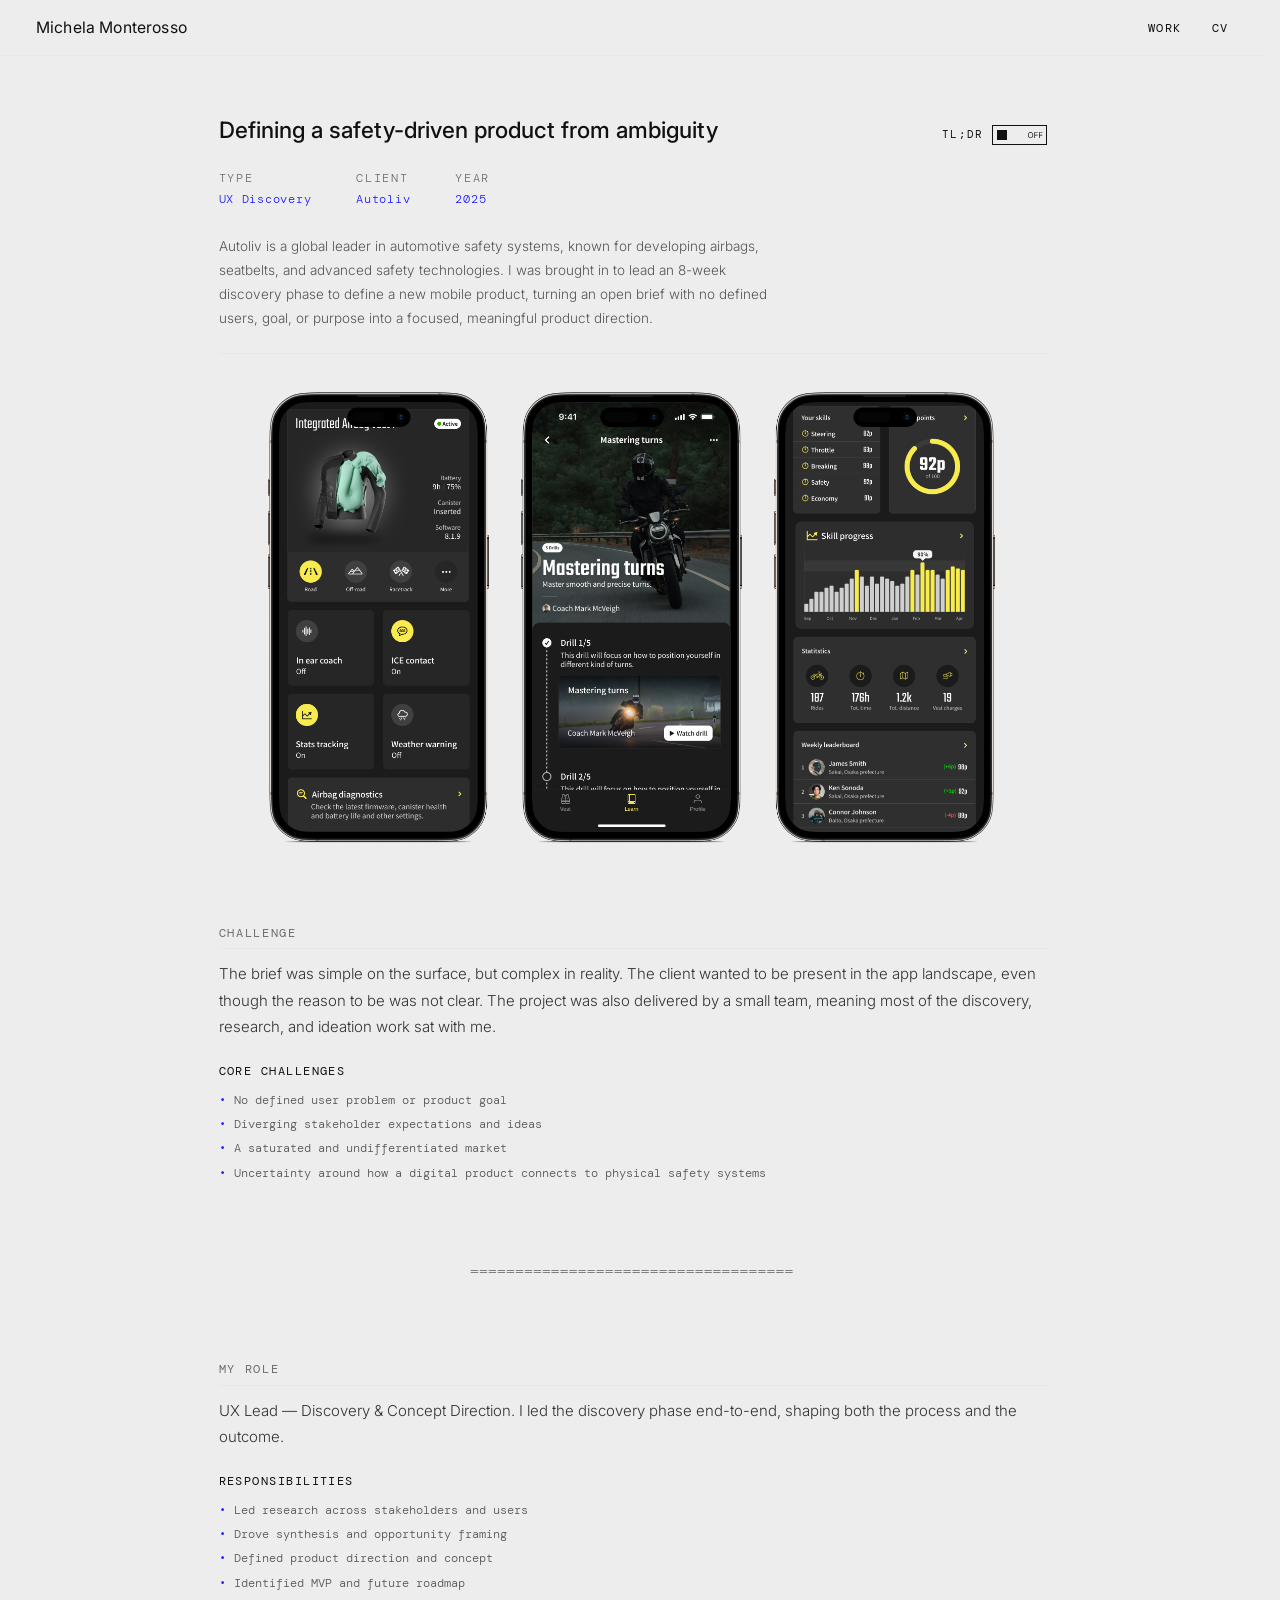
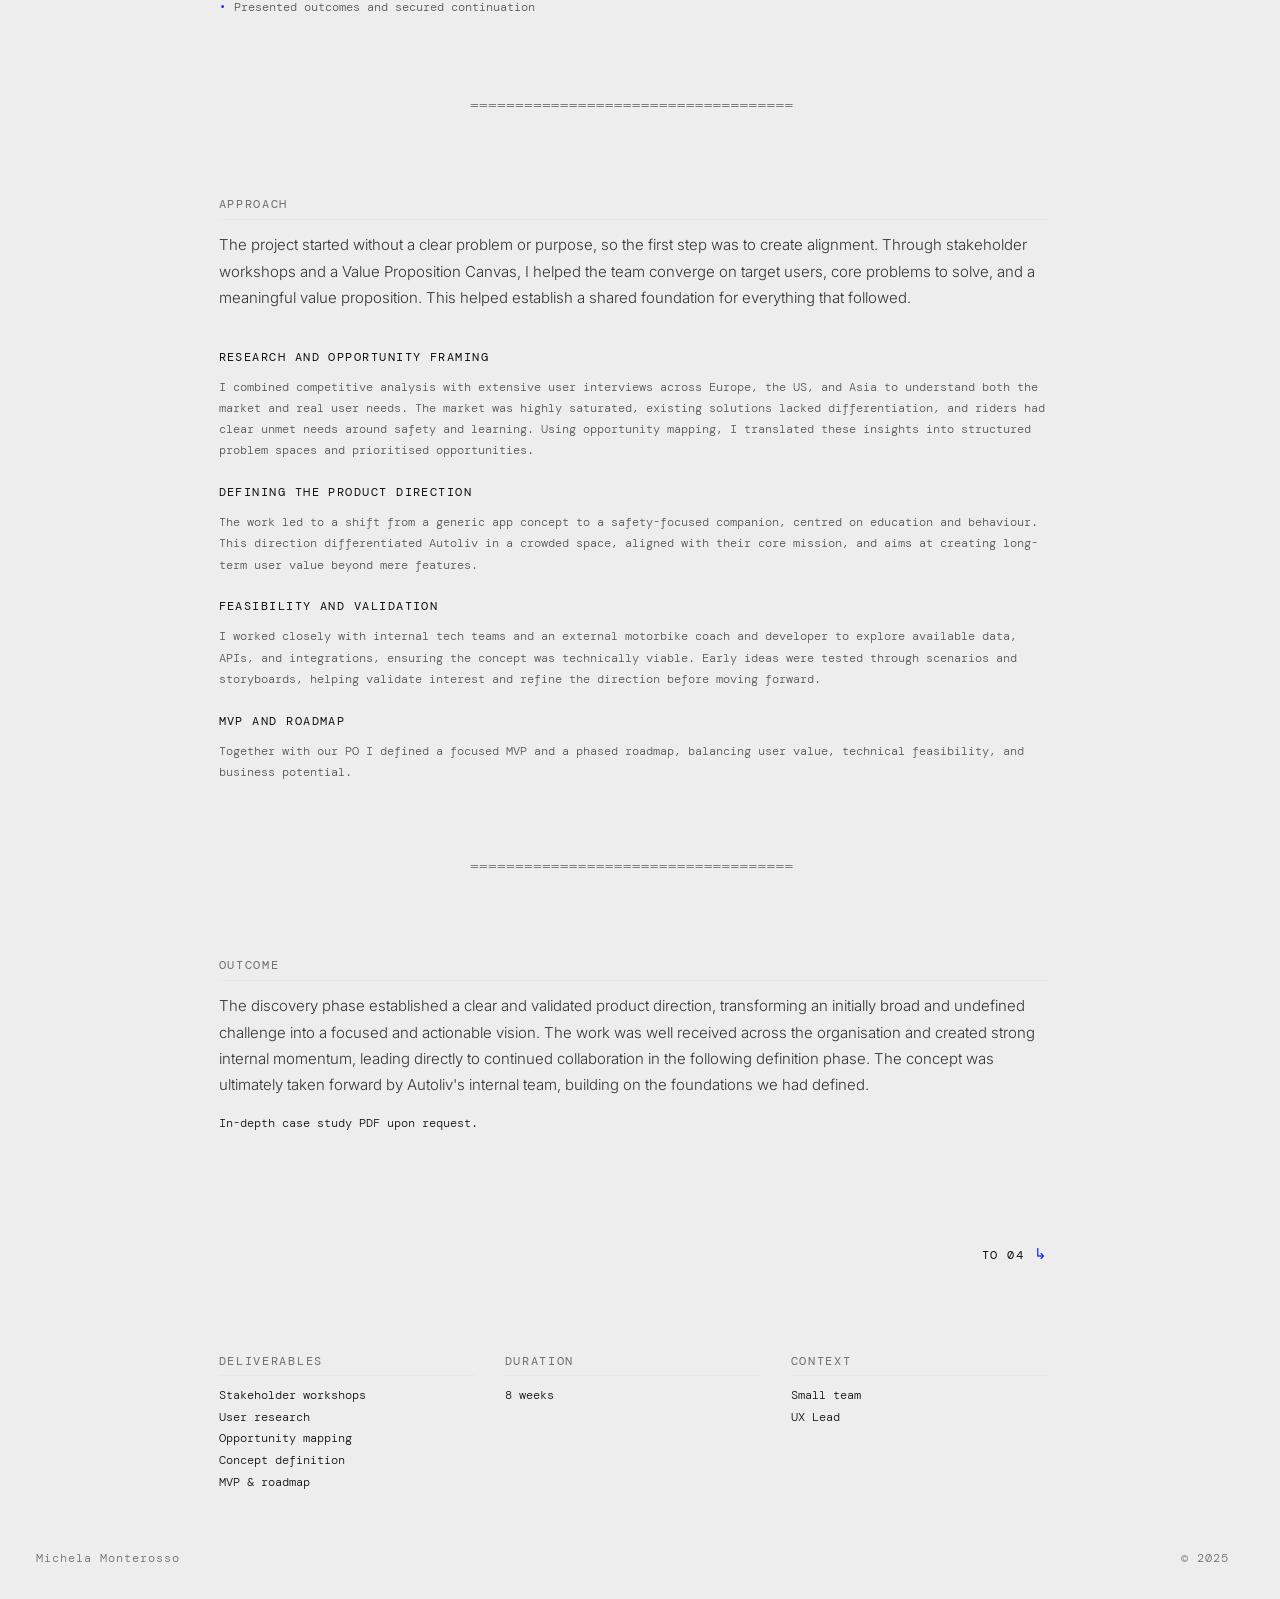
==== commit 219ad095: "Fix HTML structure and improve content formatting" ====
--- a/project-autoliv/index.html
+++ b/project-autoliv/index.html
@@ -81,8 +81,8 @@
 
   <!-- Cover image -->
   <div class="block">
-    <div class="img-full" data-label="Autoliv — cover image">
-      <!-- <img src="../images/project-autoliv/AL_1.png" alt="Autoliv project"> -->
+    <div class="img-full">
+      <img src="../images/project-autoliv/AL_1.png" alt="Autoliv project">
     </div>
   </div>
 
@@ -127,7 +127,6 @@
             <li>Led research across stakeholders and users</li>
             <li>Drove synthesis and opportunity framing</li>
             <li>Defined product direction and concept</li>
-          
             <li>Identified MVP and future roadmap</li>
             <li>Presented outcomes and secured continuation</li>
           </ul>
@@ -145,7 +144,7 @@
       The project started without a clear problem or purpose, so the first step was
       to create alignment. Through stakeholder workshops and a Value Proposition Canvas,
       I helped the team converge on target users, core problems to solve, and a meaningful
-      value proposition This helped establishing a shared foundation for everything that followed.
+      value proposition. This helped establish a shared foundation for everything that followed.
     </p>
   </div>
 
@@ -193,18 +192,15 @@
   <div class="block">
     <div class="subheading">Outcome</div>
     <p class="text-block">
-      The discovery phase established a clear and validated product direction, transforming an initially broad and undefined challenge into a focused and actionable vision.
-
-The work was well received across the organisation and created strong internal momentum, leading directly to continued collaboration in the following definition phase. The concept was ultimately taken forward by Autoliv’s internal team, building on the foundations we had defined.
-    </p>
-    
-        </div><p class="text-block" style="font-family: var(--mono); font-size: var(--text-sm); color: var(--ink);">In-depth case study PDF upon request.
-    </p>
-      </div>
-    </div>
-  </div>
-
-  
+      The discovery phase established a clear and validated product direction, transforming an
+      initially broad and undefined challenge into a focused and actionable vision.
+      The work was well received across the organisation and created strong internal momentum,
+      leading directly to continued collaboration in the following definition phase. The concept
+      was ultimately taken forward by Autoliv's internal team, building on the foundations we had defined.
+    </p>
+    <p class="text-block" style="font-family: var(--mono); font-size: var(--text-sm); color: var(--ink);">In-depth case study PDF upon request.</p>
+  </div>
+
   </div><!-- /content-full -->
 
 
@@ -259,7 +255,10 @@
       </div>
       <div>
         <div class="credit-label">Context</div>
-        <div class="credit-value">Small team<br>UX Lead</div>
+        <div class="credit-value">
+          Small team<br>
+          UX Lead
+        </div>
       </div>
     </div>
   </div>
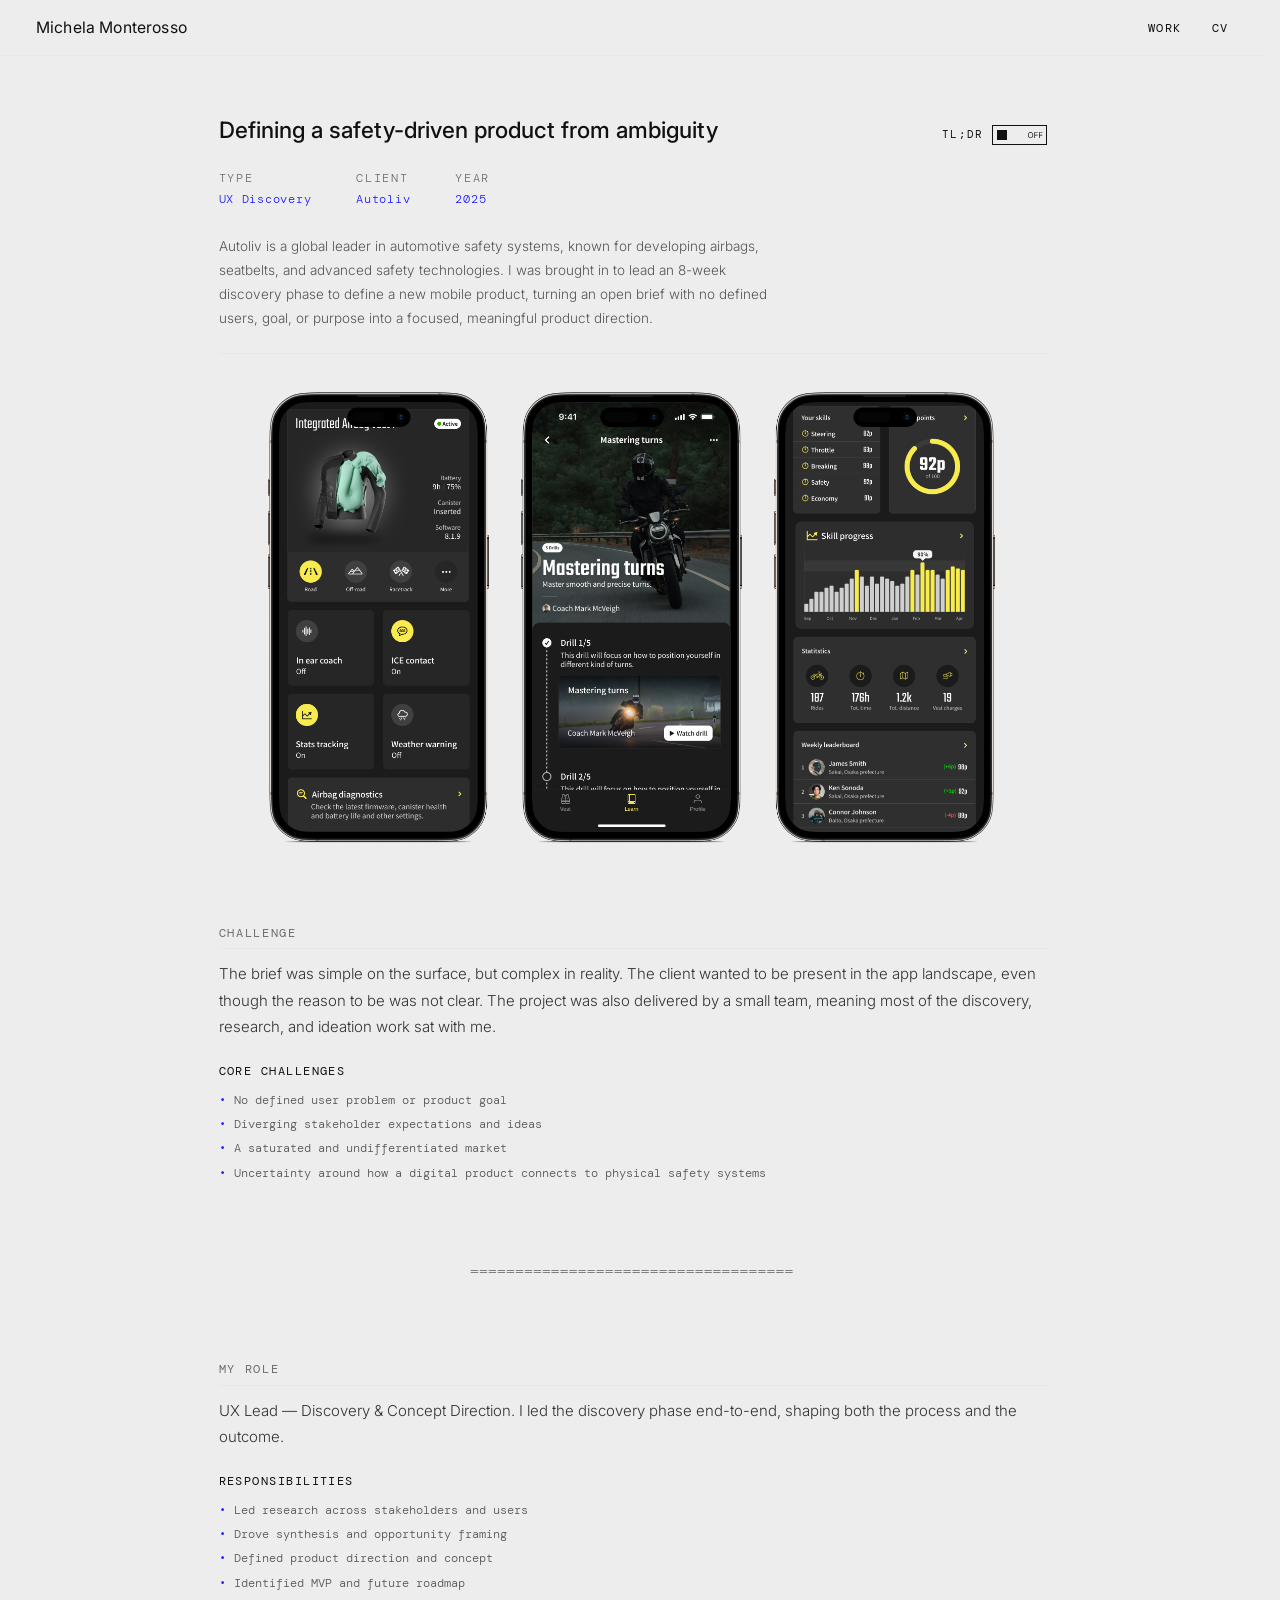
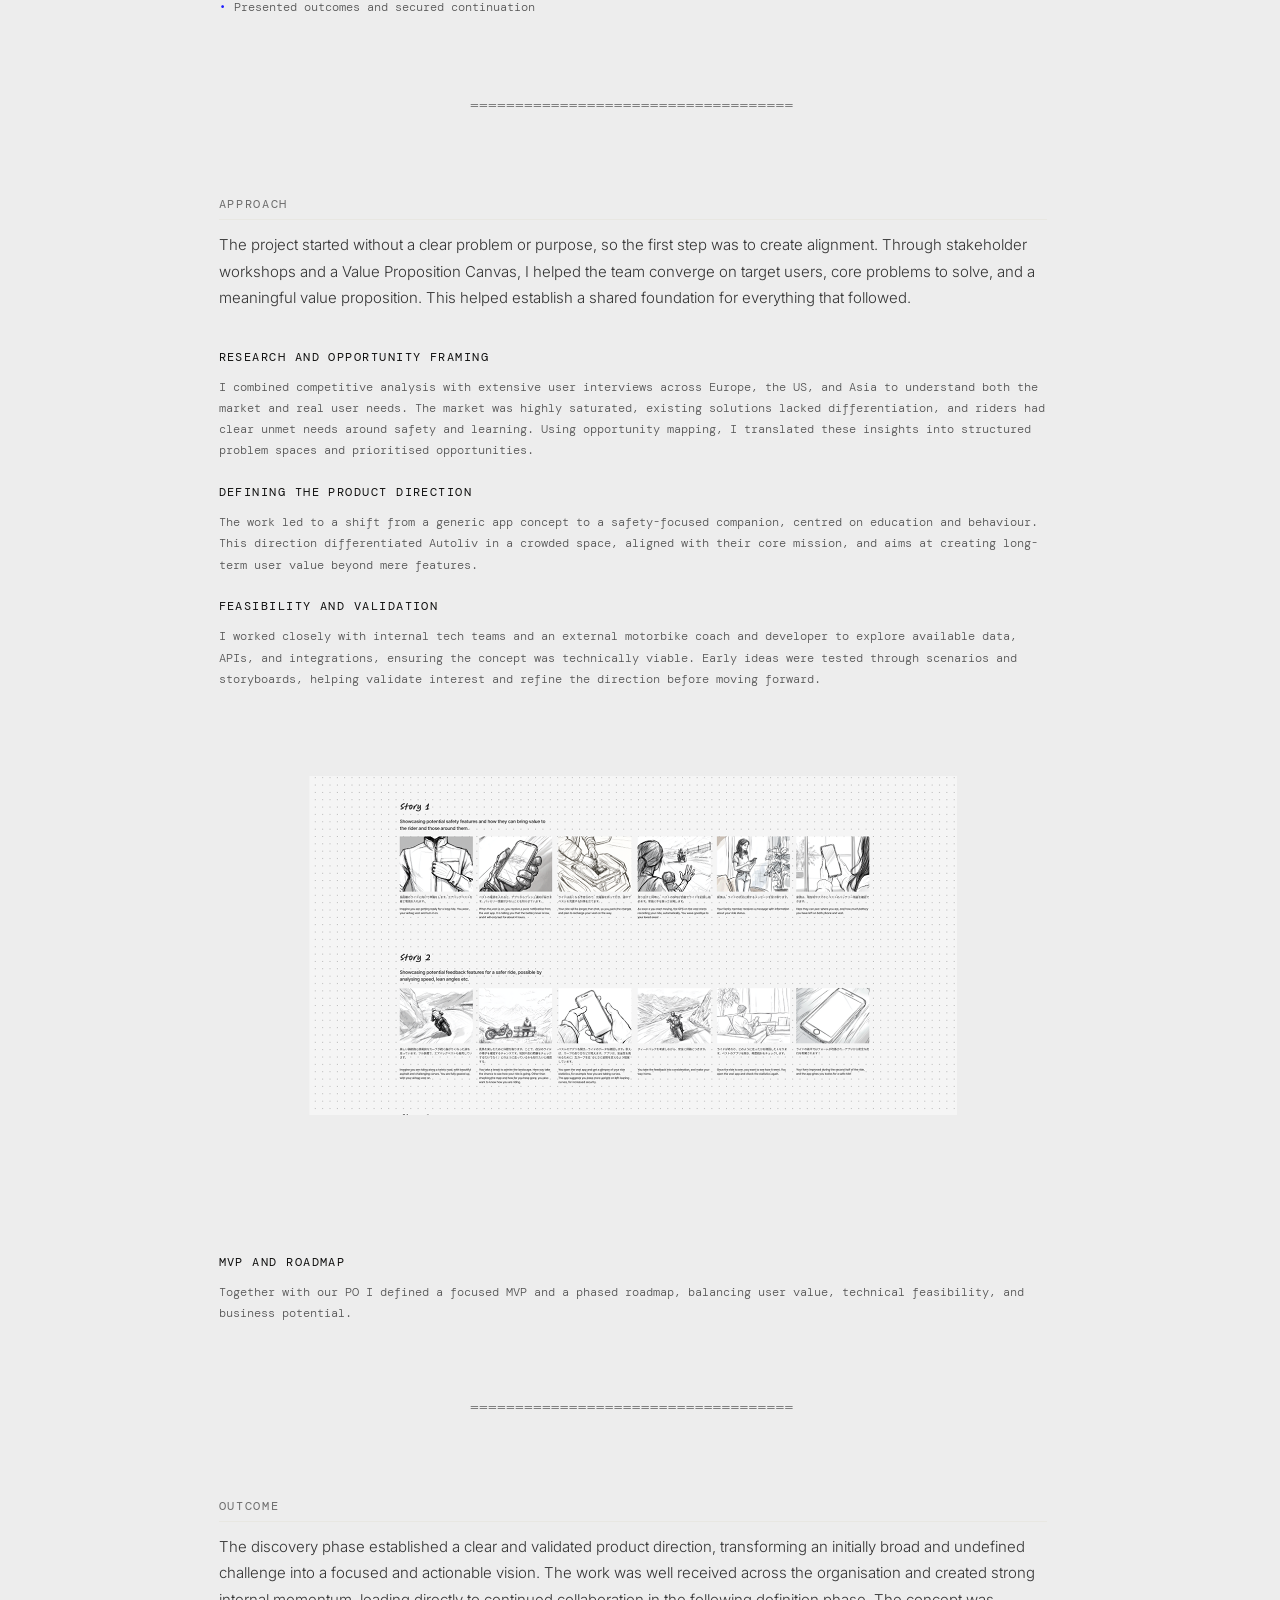
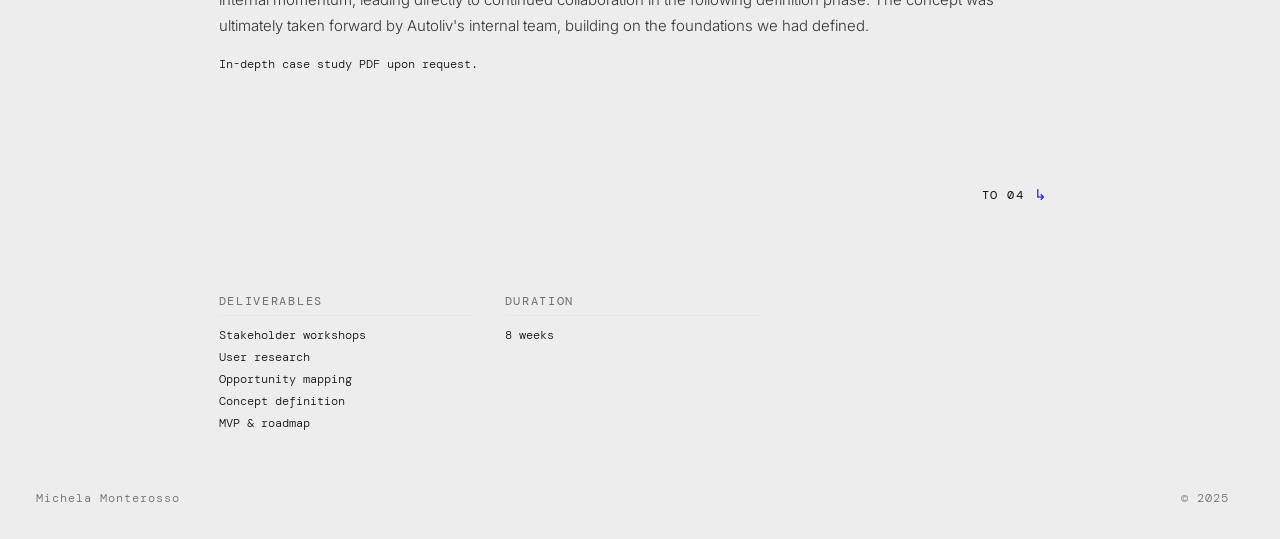
==== commit e1a8c69b: "Add image section to index.html Added an image section to the project overview." ====
--- a/project-autoliv/index.html
+++ b/project-autoliv/index.html
@@ -177,7 +177,12 @@
       and refine the direction before moving forward.
     </p>
   </div>
-
+<!-- Image -->
+  <div class="block">
+    <div class="img-full">
+      <img src="../images/project-autoliv/AL_2.png" alt="Autoliv project">
+    </div>
+  </div>
   <div class="block" style="margin-bottom: 5rem;">
     <p class="col-heading">MVP and roadmap</p>
     <p class="text-block" style="font-family: var(--mono); font-size: var(--text-sm); color: var(--dim);">
@@ -253,12 +258,7 @@
         <div class="credit-label">Duration</div>
         <div class="credit-value">8 weeks</div>
       </div>
-      <div>
-        <div class="credit-label">Context</div>
-        <div class="credit-value">
-          Small team<br>
-          UX Lead
-        </div>
+      
       </div>
     </div>
   </div>
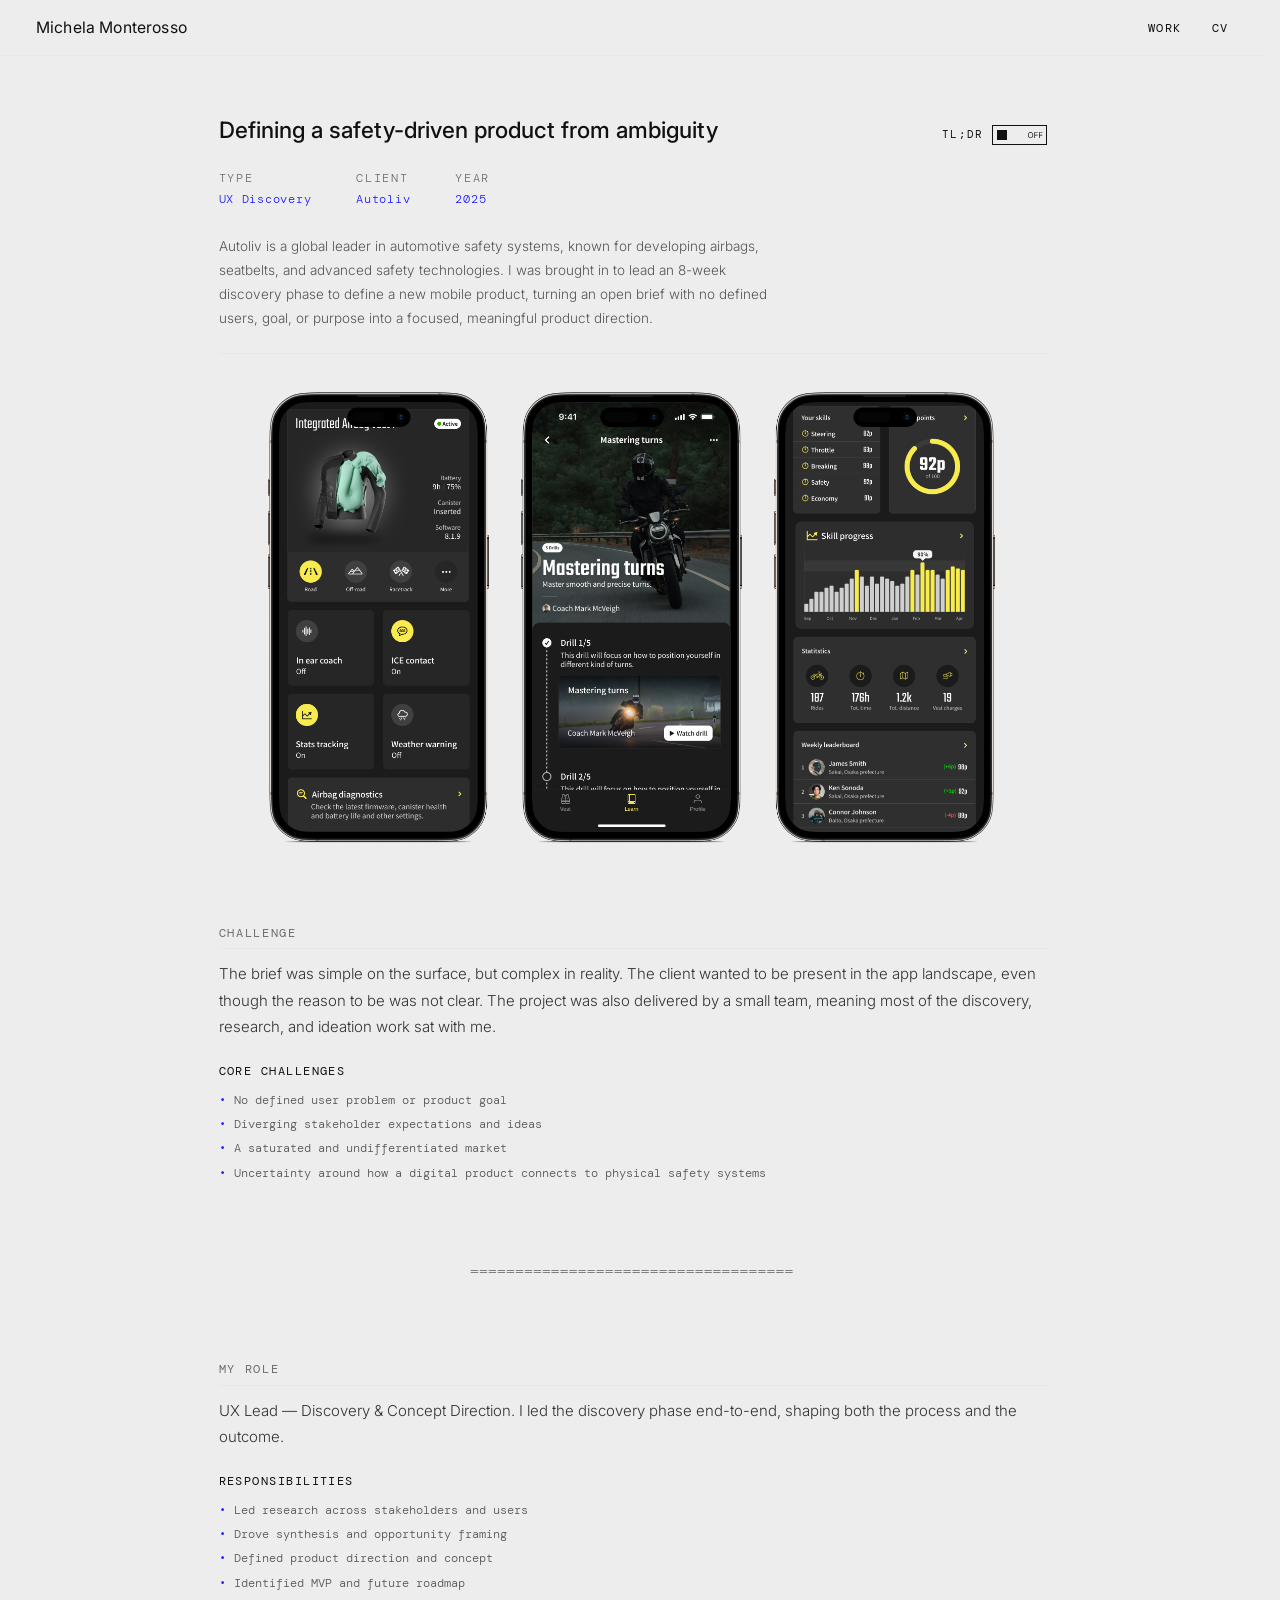
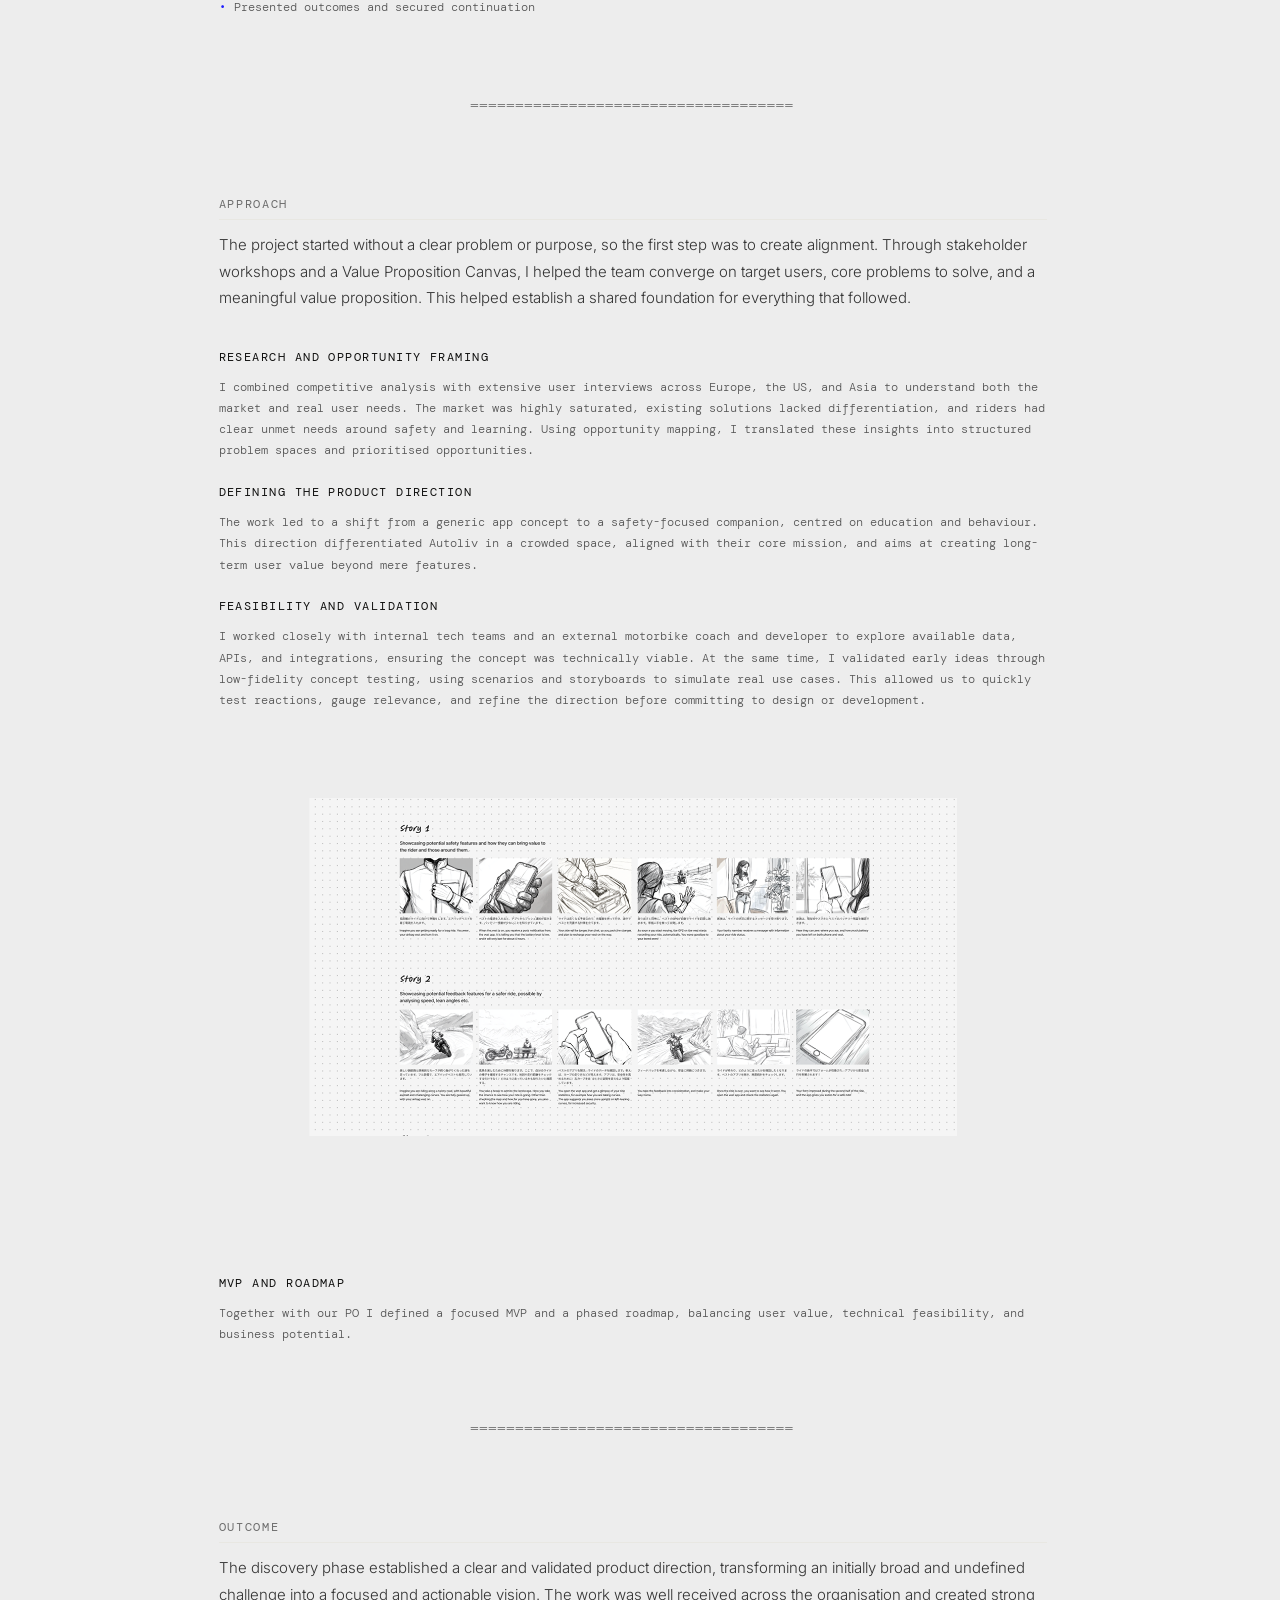
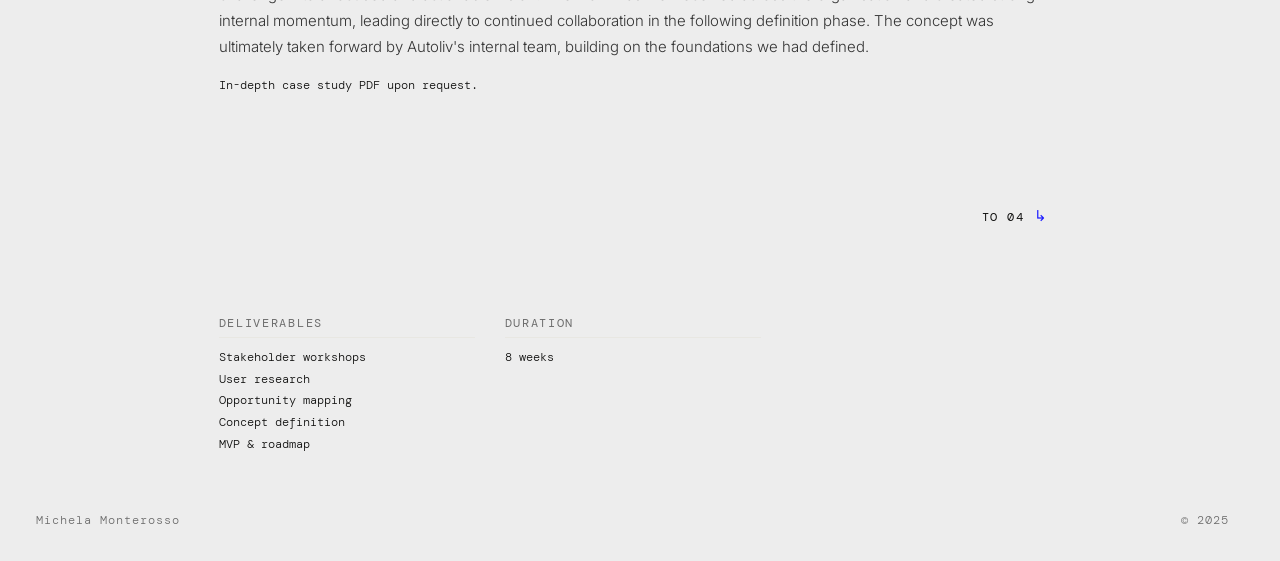
==== commit b79edd17: "Update feasibility and validation description Refined the feasibility and validation paragraph for c" ====
--- a/project-autoliv/index.html
+++ b/project-autoliv/index.html
@@ -171,10 +171,10 @@
   <div class="block" style="margin-bottom: 1.5rem;">
     <p class="col-heading">Feasibility and validation</p>
     <p class="text-block" style="font-family: var(--mono); font-size: var(--text-sm); color: var(--dim);">
-      I worked closely with internal tech teams and an external motorbike coach and developer
-      to explore available data, APIs, and integrations, ensuring the concept was technically
-      viable. Early ideas were tested through scenarios and storyboards, helping validate interest
-      and refine the direction before moving forward.
+      I worked closely with internal tech teams and an external motorbike coach and developer to explore available data, APIs, and integrations, ensuring the concept was technically viable.
+
+At the same time, I validated early ideas through low-fidelity concept testing, using scenarios and storyboards to simulate real use cases. This allowed us to quickly test reactions, gauge relevance, and refine the direction before committing to design or development.
+    
     </p>
   </div>
 <!-- Image -->
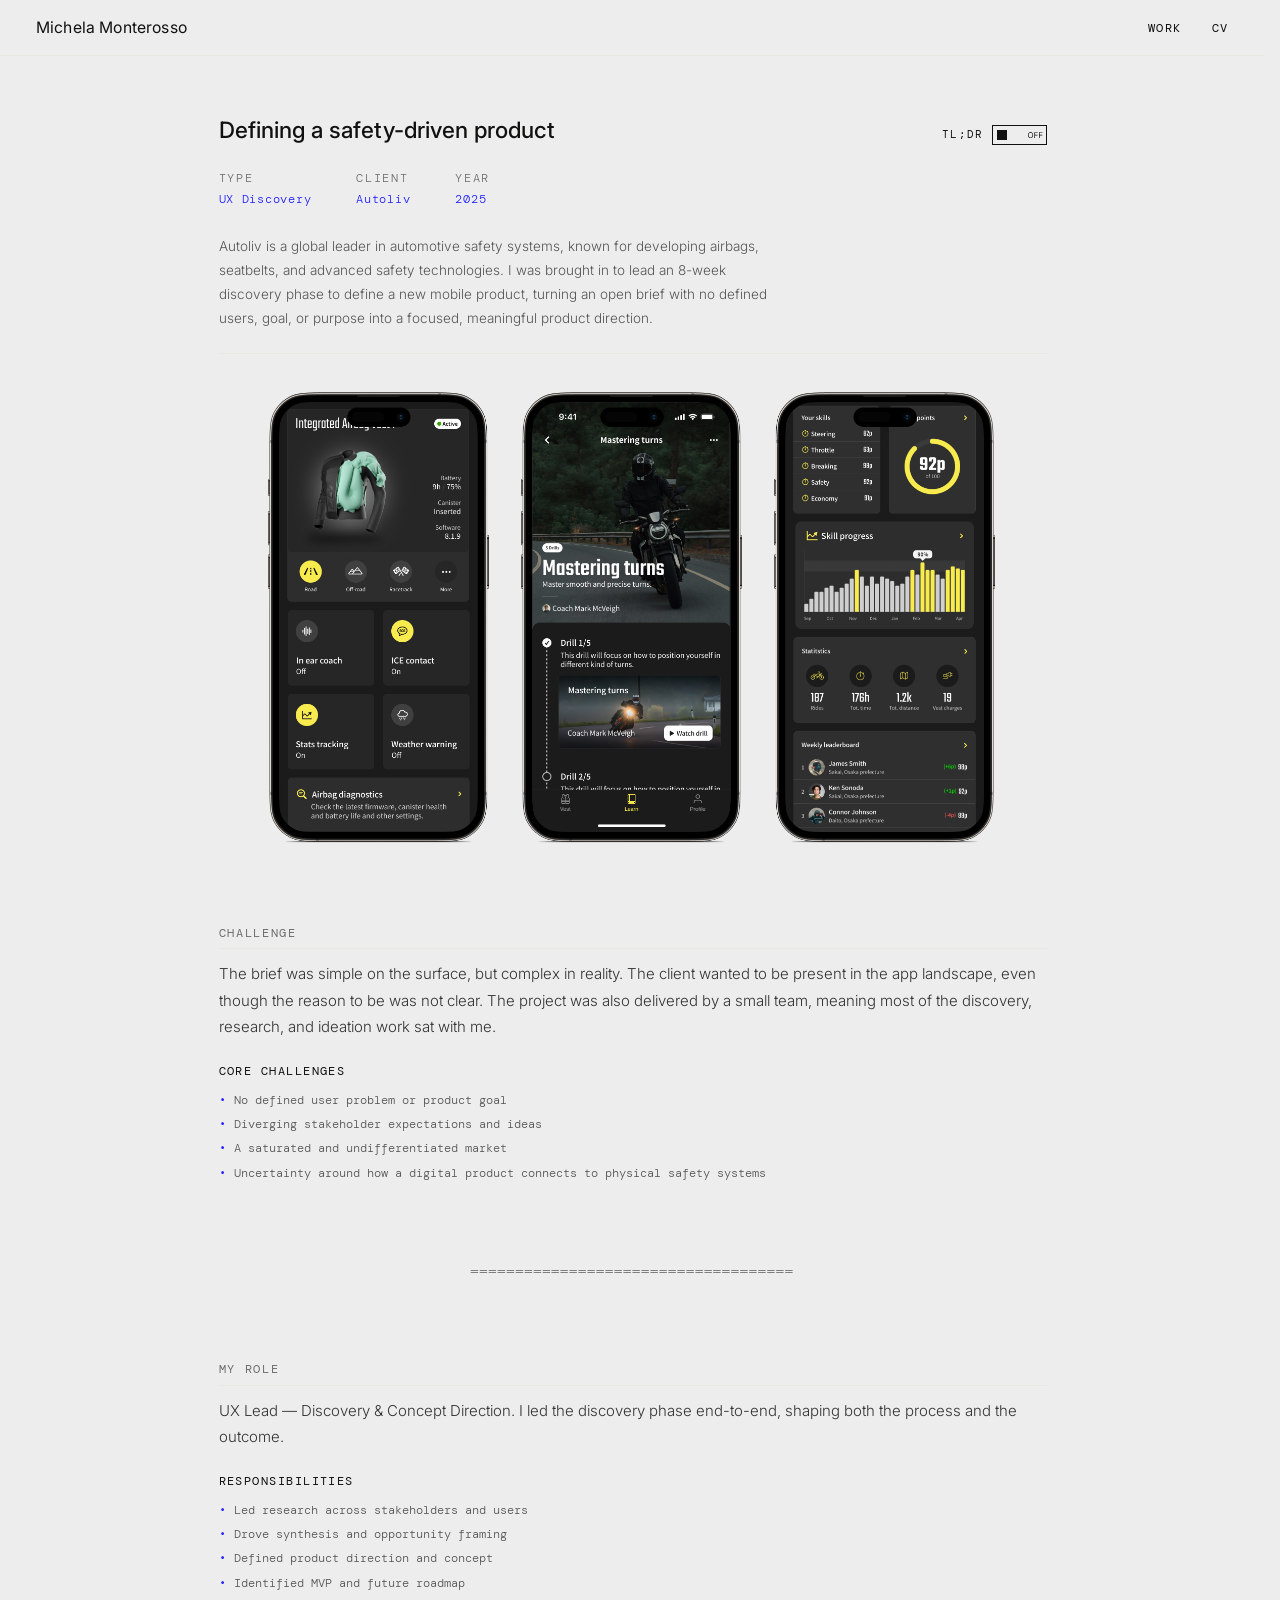
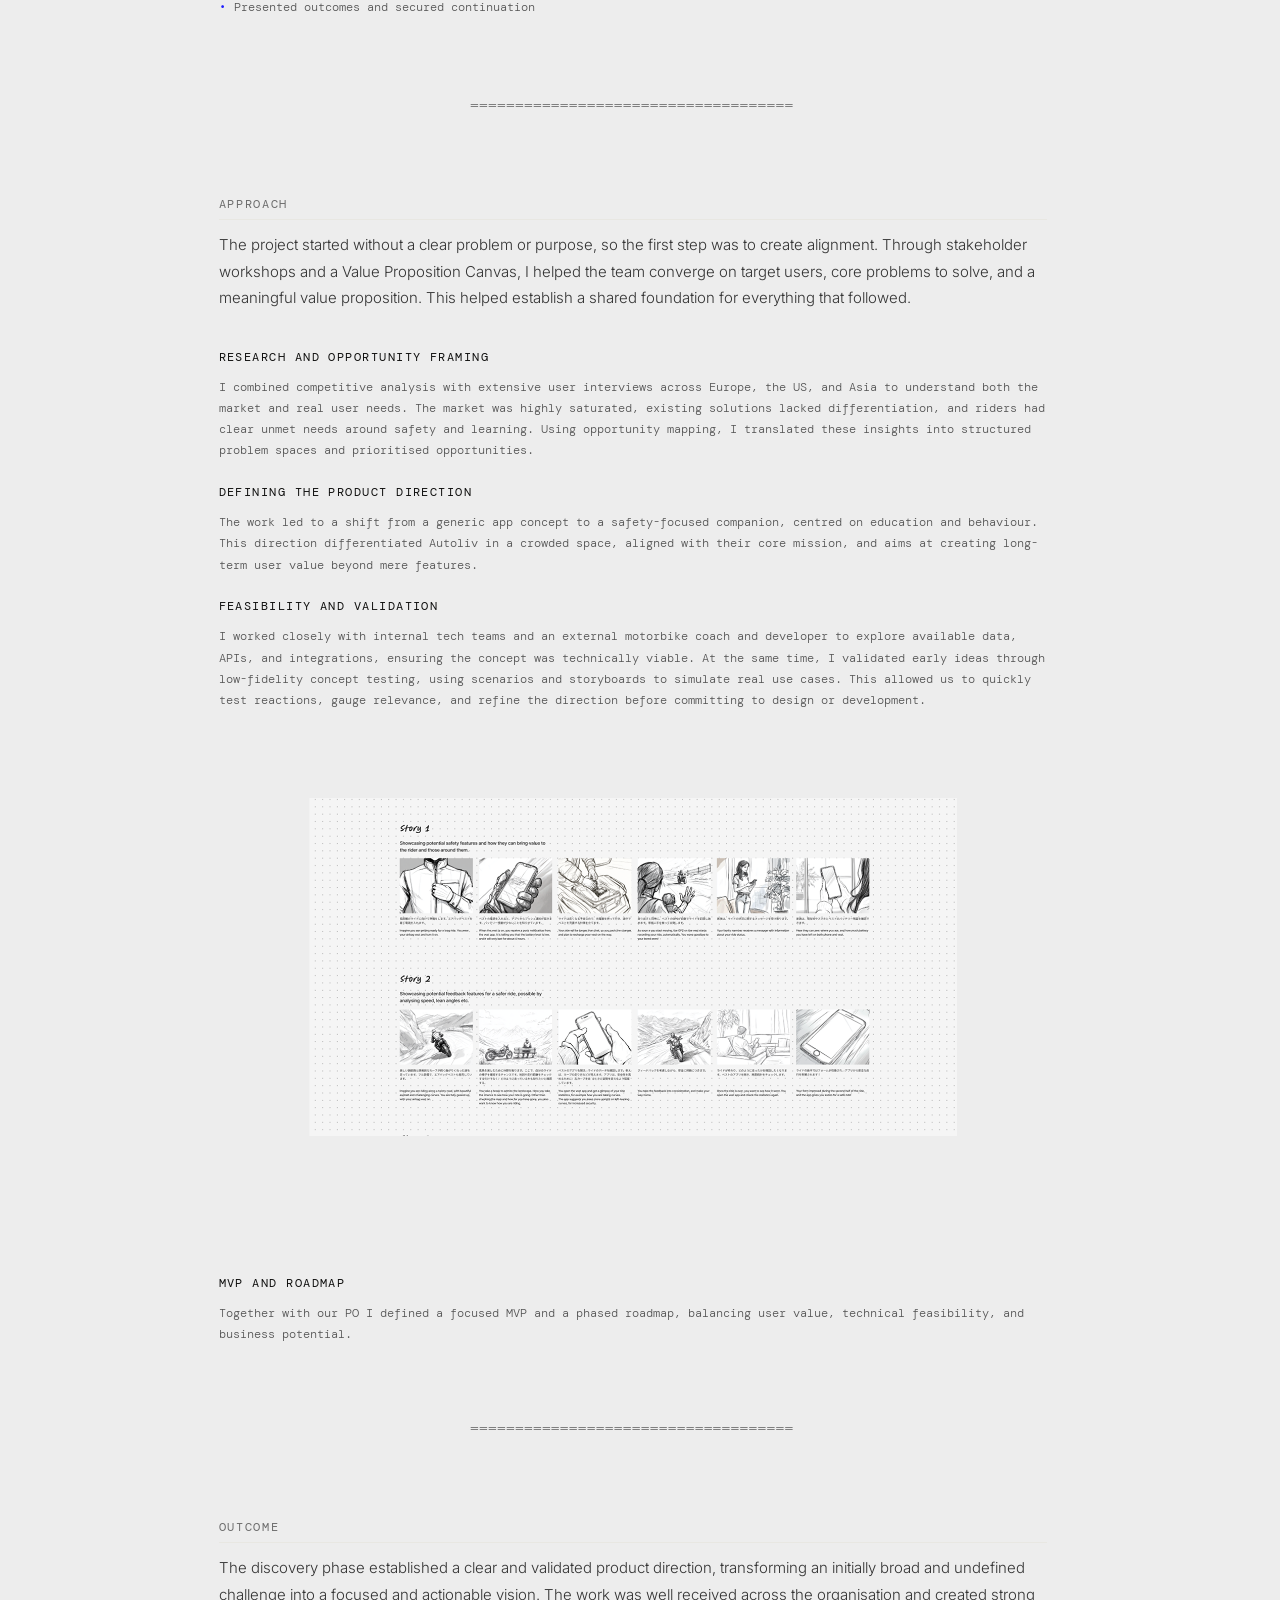
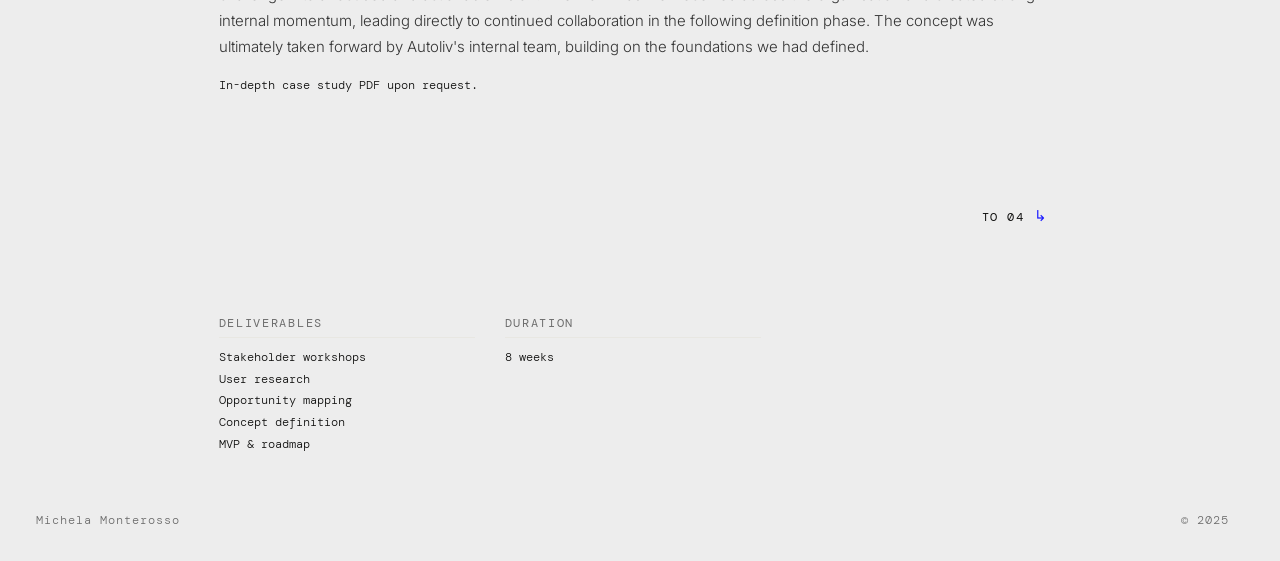
==== commit 393f451e: "Update index.html" ====
--- a/project-autoliv/index.html
+++ b/project-autoliv/index.html
@@ -4,14 +4,14 @@
 <meta charset="UTF-8">
 <meta name="viewport" content="width=device-width, initial-scale=1.0">
 <title>Autoliv — Michela Monterosso</title>
-<meta name="description" content="Defining a safety-driven product from ambiguity — UX lead on an 8-week discovery phase for Autoliv.">
+<meta name="description" content="Defining a safety-driven product — UX lead on an 8-week discovery phase for Autoliv.">
 <meta property="og:title" content="Autoliv — Michela Monterosso">
-<meta property="og:description" content="Defining a safety-driven product from ambiguity — UX lead on an 8-week discovery phase for Autoliv.">
+<meta property="og:description" content="Defining a safety-driven product — UX lead on an 8-week discovery phase for Autoliv.">
 <meta property="og:type" content="website">
 <meta property="og:url" content="https://miche7a.github.io/michelamonterosso/project-autoliv/">
 <meta name="twitter:card" content="summary">
 <meta name="twitter:title" content="Autoliv — Michela Monterosso">
-<meta name="twitter:description" content="Defining a safety-driven product from ambiguity — UX lead on an 8-week discovery phase for Autoliv.">
+<meta name="twitter:description" content="Defining a safety-driven product — UX lead on an 8-week discovery phase for Autoliv.">
 <link rel="stylesheet" href="../style.css">
 </head>
 <body>
@@ -31,7 +31,7 @@
   <div class="project-header" id="project-header">
 
     <div class="project-header-top">
-      <h1 class="project-title">Defining a safety-driven product from ambiguity</h1>
+      <h1 class="project-title">Defining a safety-driven product</h1>
       <div class="tldr-widget" id="tldr-toggle" onclick="toggleTldr()">
         <span class="tldr-label">TL;DR</span>
         <img class="tldr-toggle-img" id="tldr-img" alt="toggle">
@@ -49,7 +49,7 @@
       </div>
       <div>
         <div class="meta-label">Year</div>
-        <div class="meta-value" id="meta-year">2022</div>
+        <div class="meta-value" id="meta-year">2024</div>
       </div>
     </div>
 
@@ -218,15 +218,15 @@
       <div class="tldr-col-group">
         <div>
           <p class="tldr-col-heading">What I did</p>
-          <p class="tldr-col-body">Led an 8-week discovery phase end-to-end — stakeholder workshops, user research across three continents, opportunity framing, concept definition, feasibility exploration, and MVP scoping.</p>
+          <p class="tldr-col-body">Led an 8-week discovery phase end-to-end with activities such as: stakeholder workshops, user research across three continents, opportunity framing, concept definition, feasibility exploration, and MVP scoping.</p>
         </div>
         <div>
           <p class="tldr-col-heading">The challenge</p>
-          <p class="tldr-col-body">No defined users, no product goal, diverging stakeholder expectations, and a saturated market. The brief was "we want an app" — the job was to find out what it should actually be.</p>
+          <p class="tldr-col-body">No defined users, no product goal, diverging stakeholder expectations, and a saturated market. The brief was "we want an app", and he job was to find out what it should actually be.</p>
         </div>
         <div>
           <p class="tldr-col-heading">The outcome</p>
-          <p class="tldr-col-body">A differentiated, safety-focused product concept with full stakeholder alignment, a defined MVP, and a phased roadmap — leading directly to continued collaboration.</p>
+          <p class="tldr-col-body">A differentiated product concept with full stakeholder alignment, a defined MVP, and a phased roadmap, leading directly to continued collaboration.</p>
         </div>
       </div>
     </div>
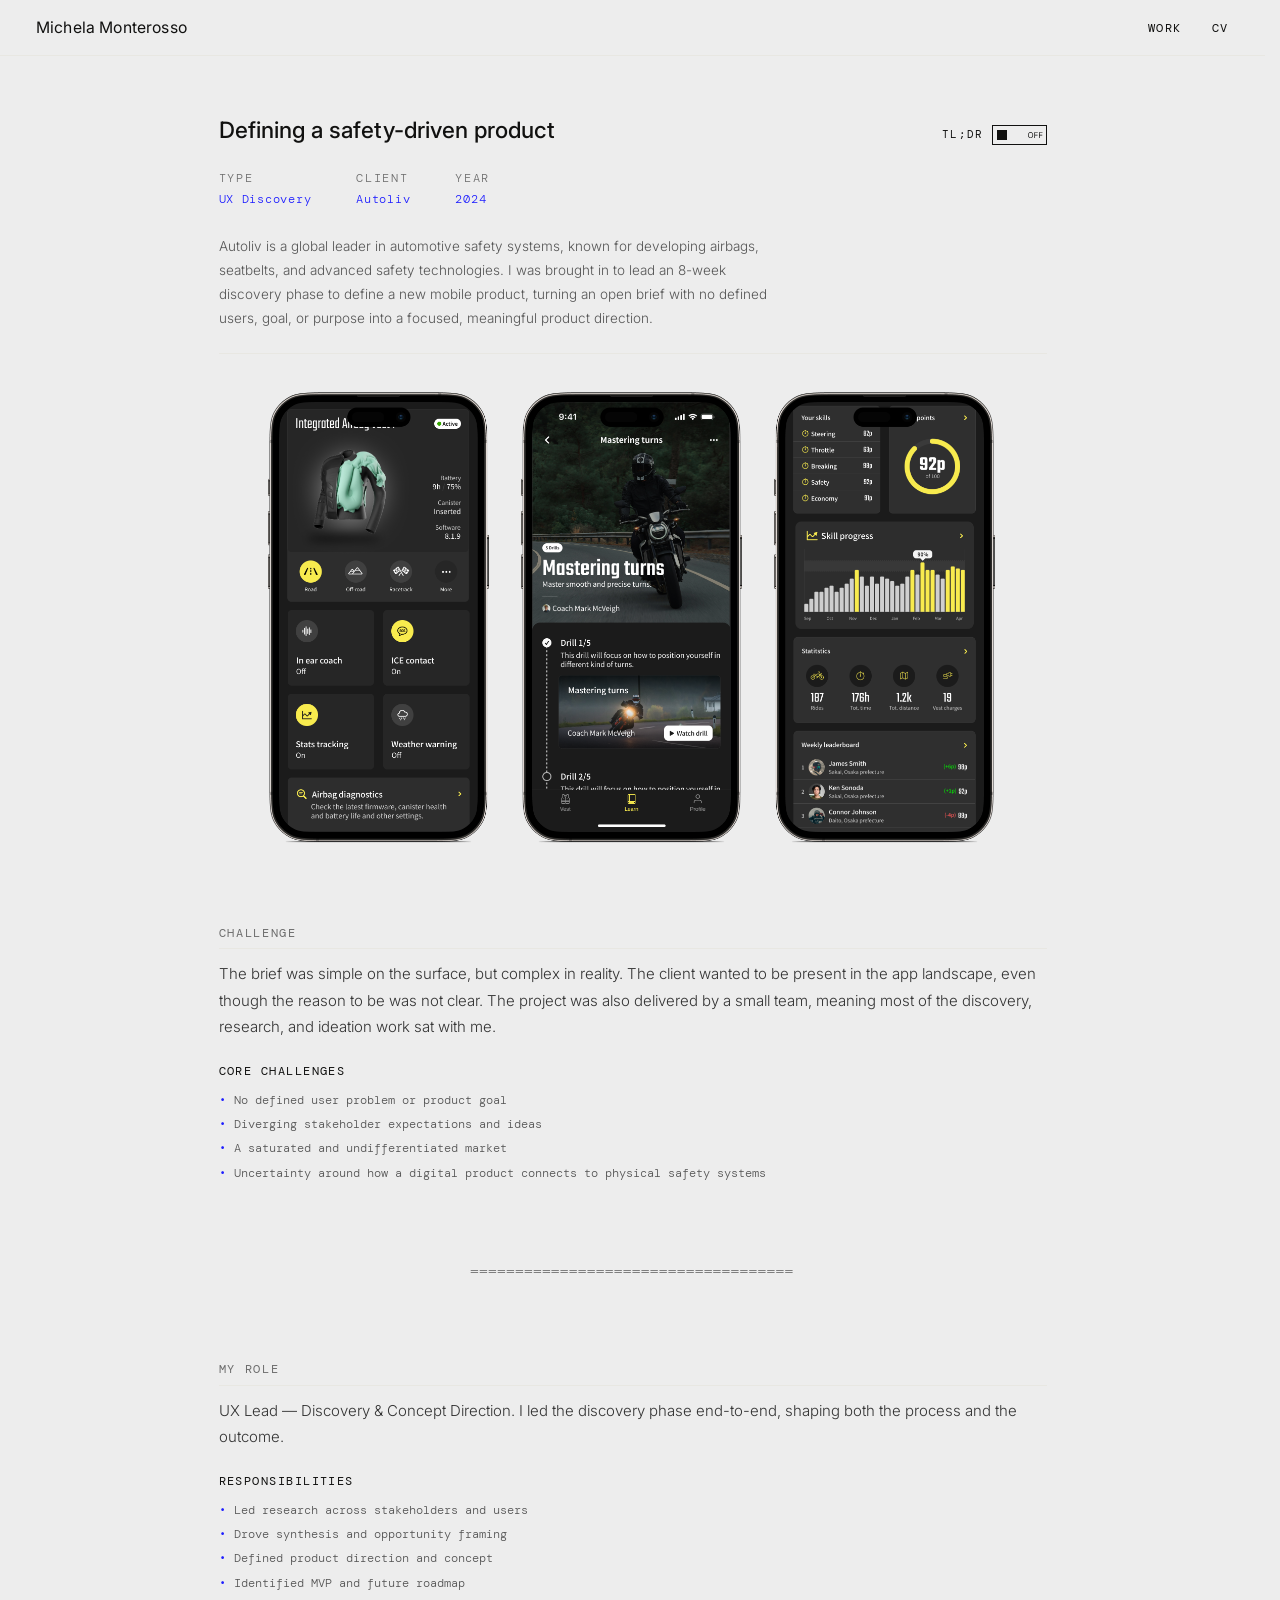
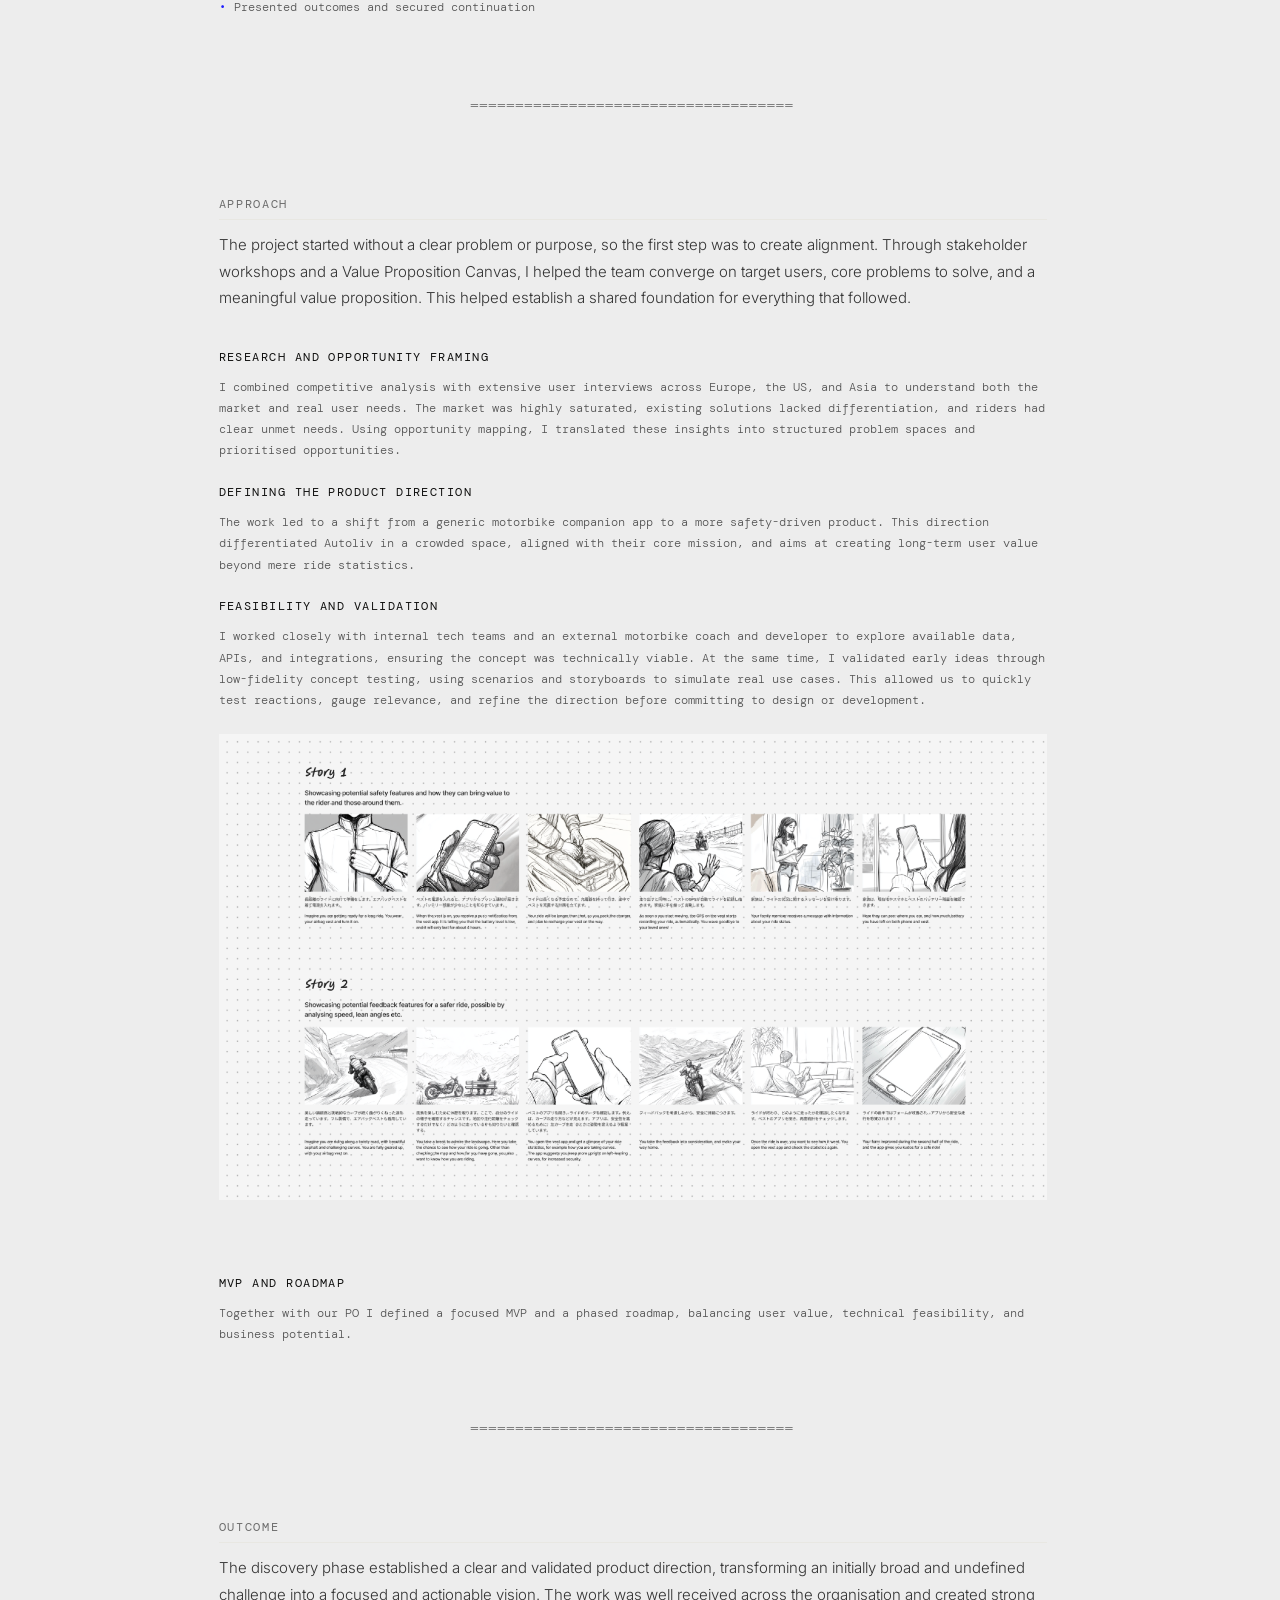
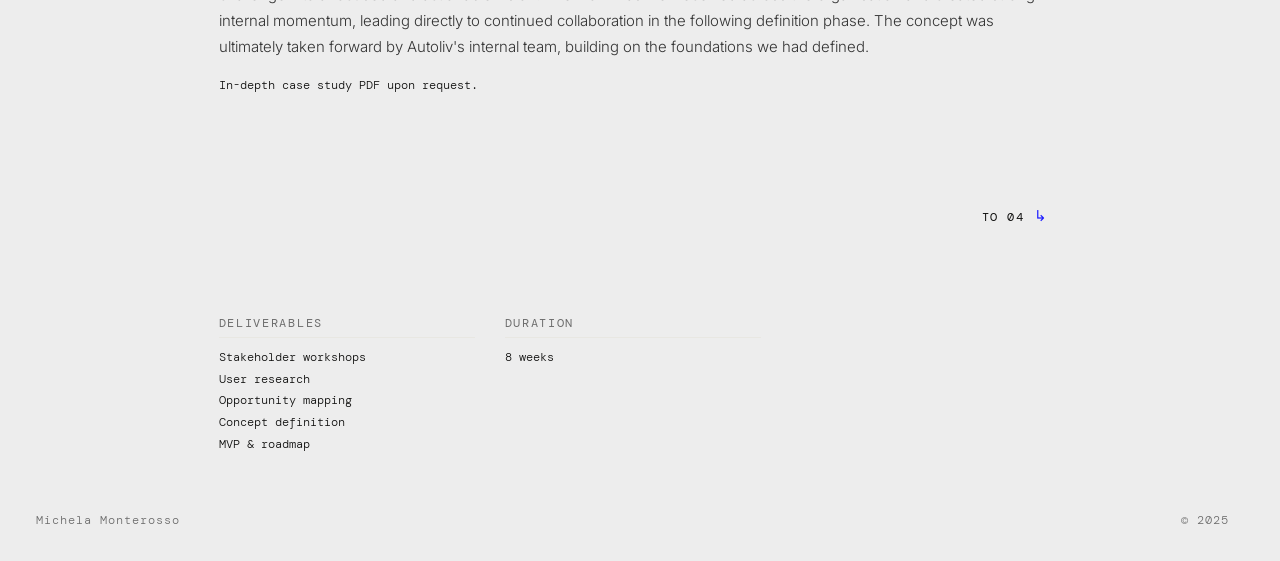
==== commit eb178e02: "Update index.html" ====
--- a/project-autoliv/index.html
+++ b/project-autoliv/index.html
@@ -153,8 +153,7 @@
     <p class="text-block" style="font-family: var(--mono); font-size: var(--text-sm); color: var(--dim);">
       I combined competitive analysis with extensive user interviews across Europe, the US,
       and Asia to understand both the market and real user needs. The market was highly saturated,
-      existing solutions lacked differentiation, and riders had clear unmet needs around safety
-      and learning. Using opportunity mapping, I translated these insights into structured problem
+      existing solutions lacked differentiation, and riders had clear unmet needs. Using opportunity mapping, I translated these insights into structured problem
       spaces and prioritised opportunities.
     </p>
   </div>
@@ -162,9 +161,8 @@
   <div class="block" style="margin-bottom: 1.5rem;">
     <p class="col-heading">Defining the product direction</p>
     <p class="text-block" style="font-family: var(--mono); font-size: var(--text-sm); color: var(--dim);">
-      The work led to a shift from a generic app concept to a safety-focused companion,
-      centred on education and behaviour. This direction differentiated Autoliv in a crowded
-      space, aligned with their core mission, and aims at creating long-term user value beyond mere features.
+      The work led to a shift from a generic motorbike companion app to a more safety-driven product. This direction differentiated Autoliv in a crowded
+      space, aligned with their core mission, and aims at creating long-term user value beyond mere ride statistics.
     </p>
   </div>
 
--- a/style.css
+++ b/style.css
@@ -1,4 +1,3 @@
-
 @import url('https://fonts.googleapis.com/css2?family=Inter:wght@300;400;500&family=DM+Mono:wght@300;400;500&display=swap');
 
 /* Keep about-blocks and about-bottom padded and aligned */
@@ -11,16 +10,15 @@
 
 @media (min-width: 900px) {
   .tldr-col-body {
-    font-size:0.82rem;
+    font-size: 0.82rem;
   }
-  
 }
 
 /* ━━━━━━━━━━━━━━━━━━━━━━━━━━━━━━━━━━━━━━━━━━━━━━━
    DESIGN TOKENS — change here, updates everywhere
    ━━━━━━━━━━━━━━━━━━━━━━━━━━━━━━━━━━━━━━━━━━━━━━━ */
 :root {
-  /* ours */
+  /* Colours */
   --bg:          #EDEDED;
   --ink:         #111110;
   --mid:         #1e1eff;
@@ -68,8 +66,8 @@
 
   /* Layout */
   --nav-h:         56px;
-  --container-w:   900px;   /* ← change to widen/narrow all pages */
-  --container-align: center;  /* ← "center" or "left" */
+  --container-w:   900px;
+  --container-align: center;
   --page-px:       2.4rem;
   --content-max-w: 900px;
   --intro-max-w:   560px;
@@ -90,9 +88,6 @@
   --page-bottom: 4rem;
   --block-gap:   5rem;
   --block-gap-sm: 2rem;
-  .about-top {
-  padding: var(--section-header-top) 0 var(--section-header-bottom);
-}
 
   /* Section header */
   --section-header-top:    4rem;
@@ -180,8 +175,8 @@
 html {
   font-size: 15px;
   scroll-behavior: smooth;
-  overflow-y: scroll;         /* always show scrollbar — prevents layout shift on toggle */
-  scrollbar-gutter: stable;   /* modern equivalent — reserves space for scrollbar even when not needed */
+  overflow-y: scroll;
+  scrollbar-gutter: stable;
 }
 
 body {
@@ -238,16 +233,6 @@
 
 /* ━━━━━━━━━━━━━━━━━━━━━━━━━━━━━━━━━━━━━━━━━━━━━━━
    LAYOUT VARIANTS
-   ━━━━━━━━━━━━━━━━━━━━━━━━━━━━━━━━━━━━━━━━━━━━━━━
-
-   CONTENT WIDTH
-   Change --container-w in :root to resize all pages at once.
-   e.g. 900px (default) | 1100px (wider) | 100% (full bleed)
-
-   LEFT ALIGN ALL CONTENT
-   Add class="layout-left" to <body> in any HTML file,
-   or set it globally in script.js:
-     document.body.classList.add('layout-left')
    ━━━━━━━━━━━━━━━━━━━━━━━━━━━━━━━━━━━━━━━━━━━━━━━ */
 .layout-left .container { margin-left: 0; margin-right: 0; }
 .layout-left .intro      { max-width: 100%; }
@@ -299,17 +284,18 @@
 .index-section        { padding-bottom: 0; }
 .index-row:last-child { border-bottom: none; }
 .index-head {
-  display: grid; grid-template-columns: 2.2rem 1fr 11rem 5rem;
+  display: grid; grid-template-columns: 2.2rem 1fr 8rem 8rem 5rem;
   gap: 0 1.6rem; padding: 0.55rem 0; border-bottom: var(--divider);
 }
 .index-col { font-size: var(--text-sm); letter-spacing: var(--tracking-label); text-transform: uppercase; color: var(--muted); }
-.index-col:nth-child(4) { text-align: right; }
+.index-col:nth-child(5) { text-align: right; }
 .index-row {
-  display: grid; grid-template-columns: 2.2rem 1fr 11rem 5rem;
+  display: grid; grid-template-columns: 2.2rem 1fr 8rem 8rem 5rem;
   gap: 0 1.6rem; align-items: center; padding: var(--row-padding-y) 0;
   border-bottom: var(--divider); text-decoration: none; color: inherit;
   cursor: pointer; position: relative;
 }
+.row-client { font-size: var(--text-sm); letter-spacing: 0.01em; color: var(--ink); }
 @media (hover: hover) {
   .index-row::after {
     content: ''; position: absolute;
@@ -334,6 +320,9 @@
   display: grid; grid-template-columns: 1fr 1fr;
   gap: 0 5rem; padding: 4.5rem 0 6rem; align-items: start;
 }
+.about-top {
+  padding: var(--section-header-top) 0 var(--section-header-bottom);
+}
 .about-eyebrow { font-size: var(--text-sm); letter-spacing: var(--tracking-widest); text-transform: uppercase; color: var(--mid); margin-bottom: 1.4rem; }
 .about-name    { font-family: var(--serif); font-size: var(--text-2xl); font-weight: 400; line-height: var(--leading-tight); margin-bottom: 2rem; }
 .about-bio     { font-family: var(--serif); font-size: var(--text-lg); line-height: var(--leading-normal); color: var(--dim); max-width: 38ch; }
@@ -378,7 +367,6 @@
 
 /* ━━━━━━━━━━━━━━━━━━━━━━━━━━━━━━━━━━━━━━━━━━━━━━━
    PROJECT PAGE — TL;DR TOGGLE
-   SVGs set via tldrConfig in script.js
    ━━━━━━━━━━━━━━━━━━━━━━━━━━━━━━━━━━━━━━━━━━━━━━━ */
 .tldr-widget { display: flex; align-items: center; gap: var(--tldr-label-gap); cursor: pointer; user-select: none; flex-shrink: 0; }
 .tldr-label  { font-family: var(--mono); font-size: var(--text-tag); font-weight: 400; letter-spacing: 0.12em; text-transform: uppercase; color: var(--ink); }
@@ -393,8 +381,6 @@
 
 /* ━━━━━━━━━━━━━━━━━━━━━━━━━━━━━━━━━━━━━━━━━━━━━━━
    PROJECT PAGE — TL;DR CONTENT BLOCK
-   Own classes so you can restyle independently
-   from regular .col-* content columns.
    ━━━━━━━━━━━━━━━━━━━━━━━━━━━━━━━━━━━━━━━━━━━━━━━ */
 .tldr-col-group { display: flex; gap: var(--tldr-col-gap); align-items: start; font-size: var(--text-md); }
 .tldr-col-group > * { flex: 1; }
@@ -454,14 +440,11 @@
 .col-heading { font-family: var(--mono); font-size: var(--text-sm); font-weight: 400; letter-spacing: 0.12em; text-transform: uppercase; color: var(--ink); margin-bottom: var(--text-gap-sm); }
 .col-body { font-family: var(--mono); font-size: var(--text-sm); font-weight: 300; line-height: 1.5; color: var(--dim); }
 .col-body ul { list-style: none; padding: 0; margin: 0; }
-.col-body ul { list-style: none; padding: 0; margin: 0; }
-
 .col-body ul li {
   position: relative;
-  padding-left: 1rem; /* space for the dot */
+  padding-left: 1rem;
   margin-bottom: 0.5em;
 }
-
 .col-body ul li::before {
   content: "•";
   position: absolute;
@@ -469,8 +452,6 @@
   top: 0;
   color: var(--mid);
 }
-.col-body ul li { margin-bottom: 0.5em; }
-
 .col-2.is-stacked {
   flex-direction: column;
   gap: 1.25rem;
@@ -524,31 +505,16 @@
 .credits-appendix { animation: fadeUp var(--transition-slow) ease both; }
 
 /* ━━━━━━━━━━━━━━━━━━━━━━━━━━━━━━━━━━━━━━━━━━━━━━━
+   DESKTOP ONLY
+   ━━━━━━━━━━━━━━━━━━━━━━━━━━━━━━━━━━━━━━━━━━━━━━━ */
+@media (min-width: 601px) {
+  .sw-grid { grid-template-columns: 1fr 1fr; gap: 0 4rem; }
+}
+
+/* ━━━━━━━━━━━━━━━━━━━━━━━━━━━━━━━━━━━━━━━━━━━━━━━
    MOBILE (below 640px)
    ━━━━━━━━━━━━━━━━━━━━━━━━━━━━━━━━━━━━━━━━━━━━━━━ */
 @media (max-width: 640px) {
-        /* Make project list hover state default on mobile */
-        .index-row::after {
-          content: '';
-          position: absolute;
-          left: calc(-1 * var(--page-px));
-          right: calc(-1 * var(--page-px));
-          top: 0;
-          bottom: 0;
-          box-shadow: var(--row-hover-shadow);
-          opacity: 1;
-          z-index: var(--z-base);
-          pointer-events: none;
-        }
-      /* Disable hover effects for about.html on mobile */
-      .nav-link:hover,
-      .contact-link:hover,
-      .proj-nav-link:hover .proj-nav-label {
-        color: inherit !important;
-        text-decoration: none !important;
-        padding-left: 0 !important;
-      }
-    .chip { font-size: var(--text-sm); }
   :root {
     --page-px:      1.2rem;
     --block-gap:    3rem;
@@ -561,34 +527,57 @@
   .about-meta    { font-size: var(--text-base); }
   .meta-label    { font-size: var(--text-base); }
   .meta-value    { font-size: var(--text-base); }
-  .index-head,
-  .index-row     { grid-template-columns: 2rem 1fr 4rem; }
-  .index-col:nth-child(4),
-  .row-year      { display: none; }
+.index-head,
+.index-row     { grid-template-columns: 1.8rem 1fr; gap: 0 0.8rem; }
+.index-col:nth-child(3),
+.index-col:nth-child(4),
+.index-col:nth-child(5),
+.row-client,
+.row-type,
+.row-year      { display: none; }
   .about-grid    { grid-template-columns: 1fr; padding: 3rem 0 4rem; }
   .intro         { padding: 3rem 0 1.2rem; }
   .intro-body    { font-size: 1.00rem; }
   .project-title { font-size: var(--text-xl); }
-  .sw-grid { grid-template-columns: 1fr !important; gap: 0; }
-    .project-intro { font-size: var(--text-md); }
+  .project-intro { font-size: var(--text-md); }
   .project-meta  { flex-direction: row; gap: 1.5rem; width: 100%; flex-wrap: wrap; }
   .col-2, .col-3, .tldr-col-group { flex-direction: column; }
+  .col-body      { font-size: 0.85rem; }
+  .chip          { font-size: var(--text-sm); }
   .img-grid-2,
   .img-grid-3    { grid-template-columns: 1fr; }
   .credits       { grid-template-columns: 1fr; }
-  /* Uncomment to replace nav label with symbol on mobile:
-  .proj-nav-label { font-size: 0; }
-  .proj-nav-label::after { content: "↳"; font-size: var(--text-sm); } */
-}
-
-@media (min-width: 641px) {
-  .sw-grid { grid-template-columns: 1fr 1fr; gap: 0 4rem; }
-}
-@media (max-width: 640px) {
-  .col-body {
-    font-size: 0.85rem;
+  .sw-grid       { grid-template-columns: 1fr !important; gap: 0; }
+  .nav-link:hover,
+  .contact-link:hover,
+  .proj-nav-link:hover .proj-nav-label {
+    color: inherit !important;
+    text-decoration: none !important;
+    padding-left: 0 !important;
   }
-}
+  .index-row::after {
+    content: '';
+    position: absolute;
+    left: calc(-1 * var(--page-px));
+    right: calc(-1 * var(--page-px));
+    top: 0;
+    bottom: 0;
+    box-shadow: var(--row-hover-shadow);
+    opacity: 1;
+    z-index: var(--z-base);
+    pointer-events: none;
+  }
+  .intro-break { display: none; }
+  .vibe-desktop  { display: none !important; }
+  .vibe-mobile   { display: inline !important; }
+}
+
+/* ━━━━━━━━━━━━━━━━━━━━━━━━━━━━━━━━━━━━━━━━━━━━━━━
+   INTRO BREAK & VIBE NOTE
+   ━━━━━━━━━━━━━━━━━━━━━━━━━━━━━━━━━━━━━━━━━━━━━━━ */
+.intro-break::before { content: '\A'; white-space: pre; }
+.vibe-mobile { display: none; }
+
 /* ━━━━━━━━━━━━━━━━━━━━━━━━━━━━━━━━━━━━━━━━━━━━━━━
    PRINT
    ━━━━━━━━━━━━━━━━━━━━━━━━━━━━━━━━━━━━━━━━━━━━━━━ */
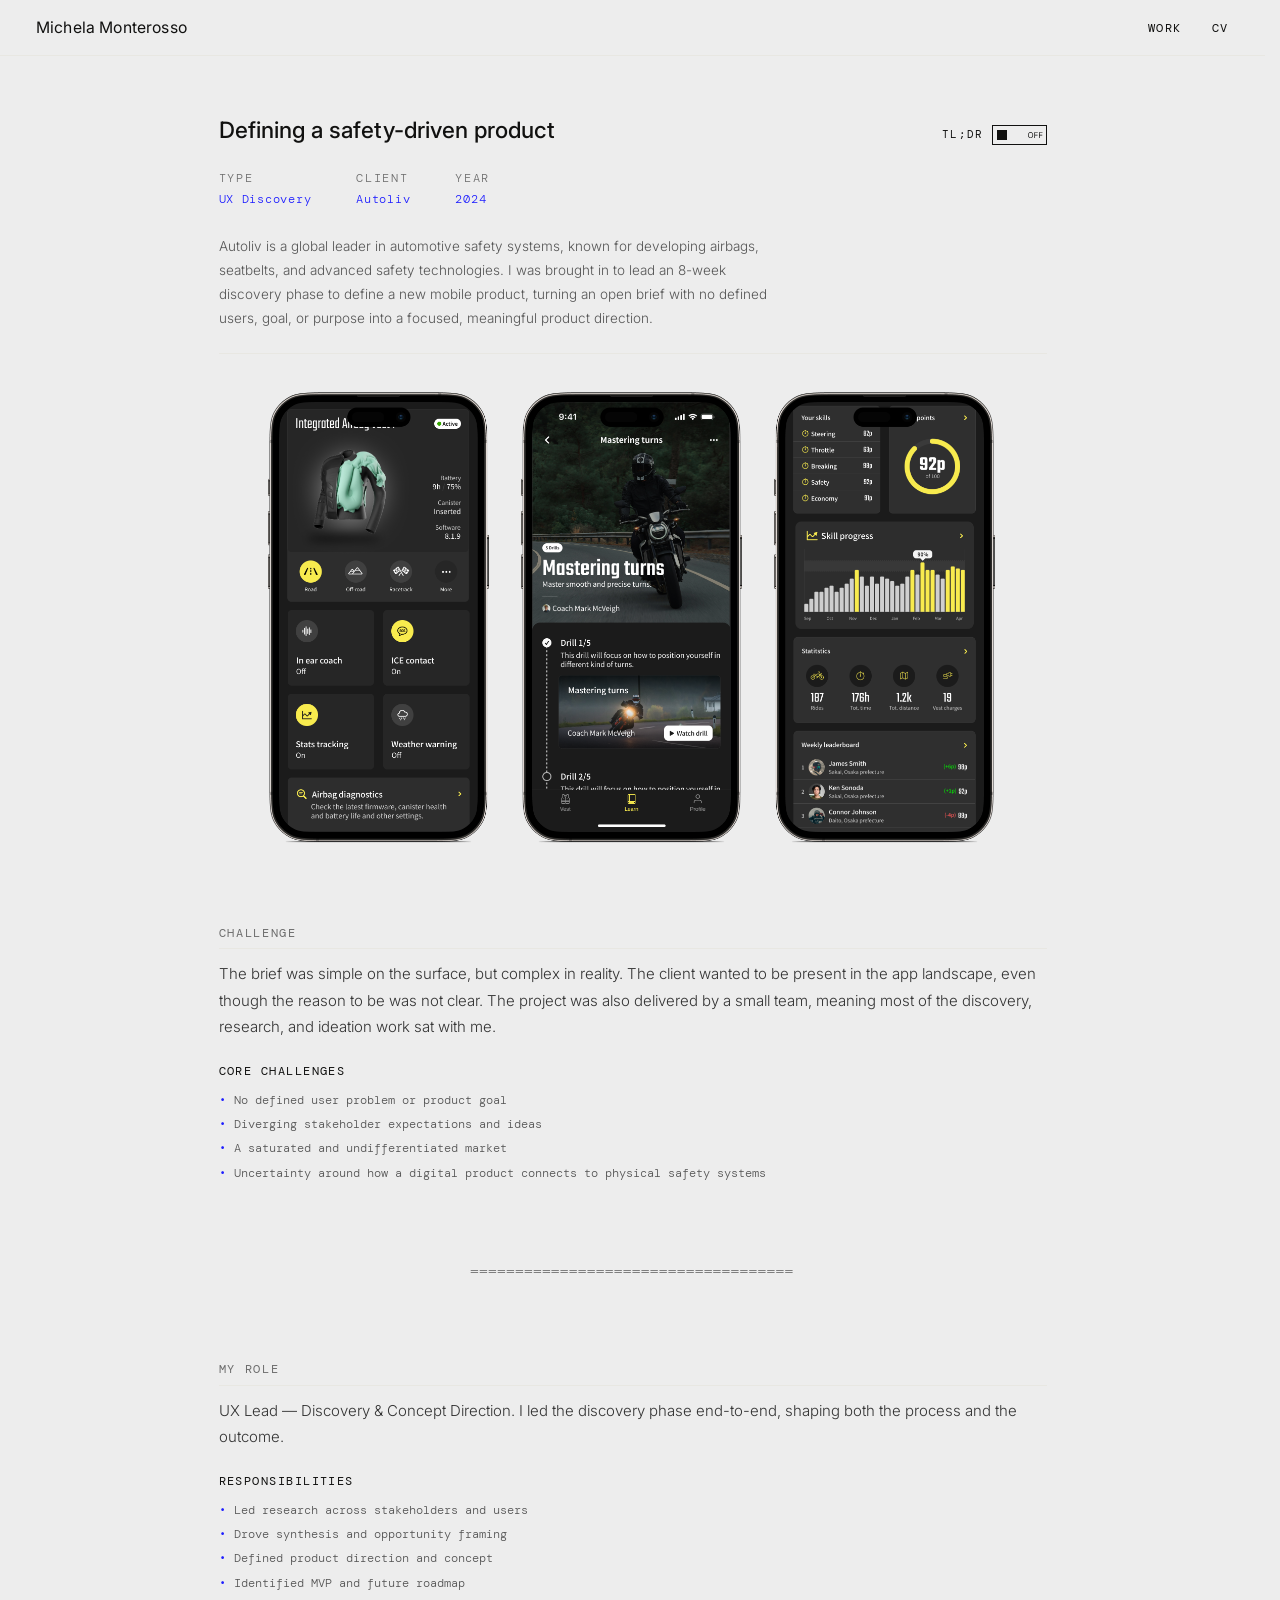
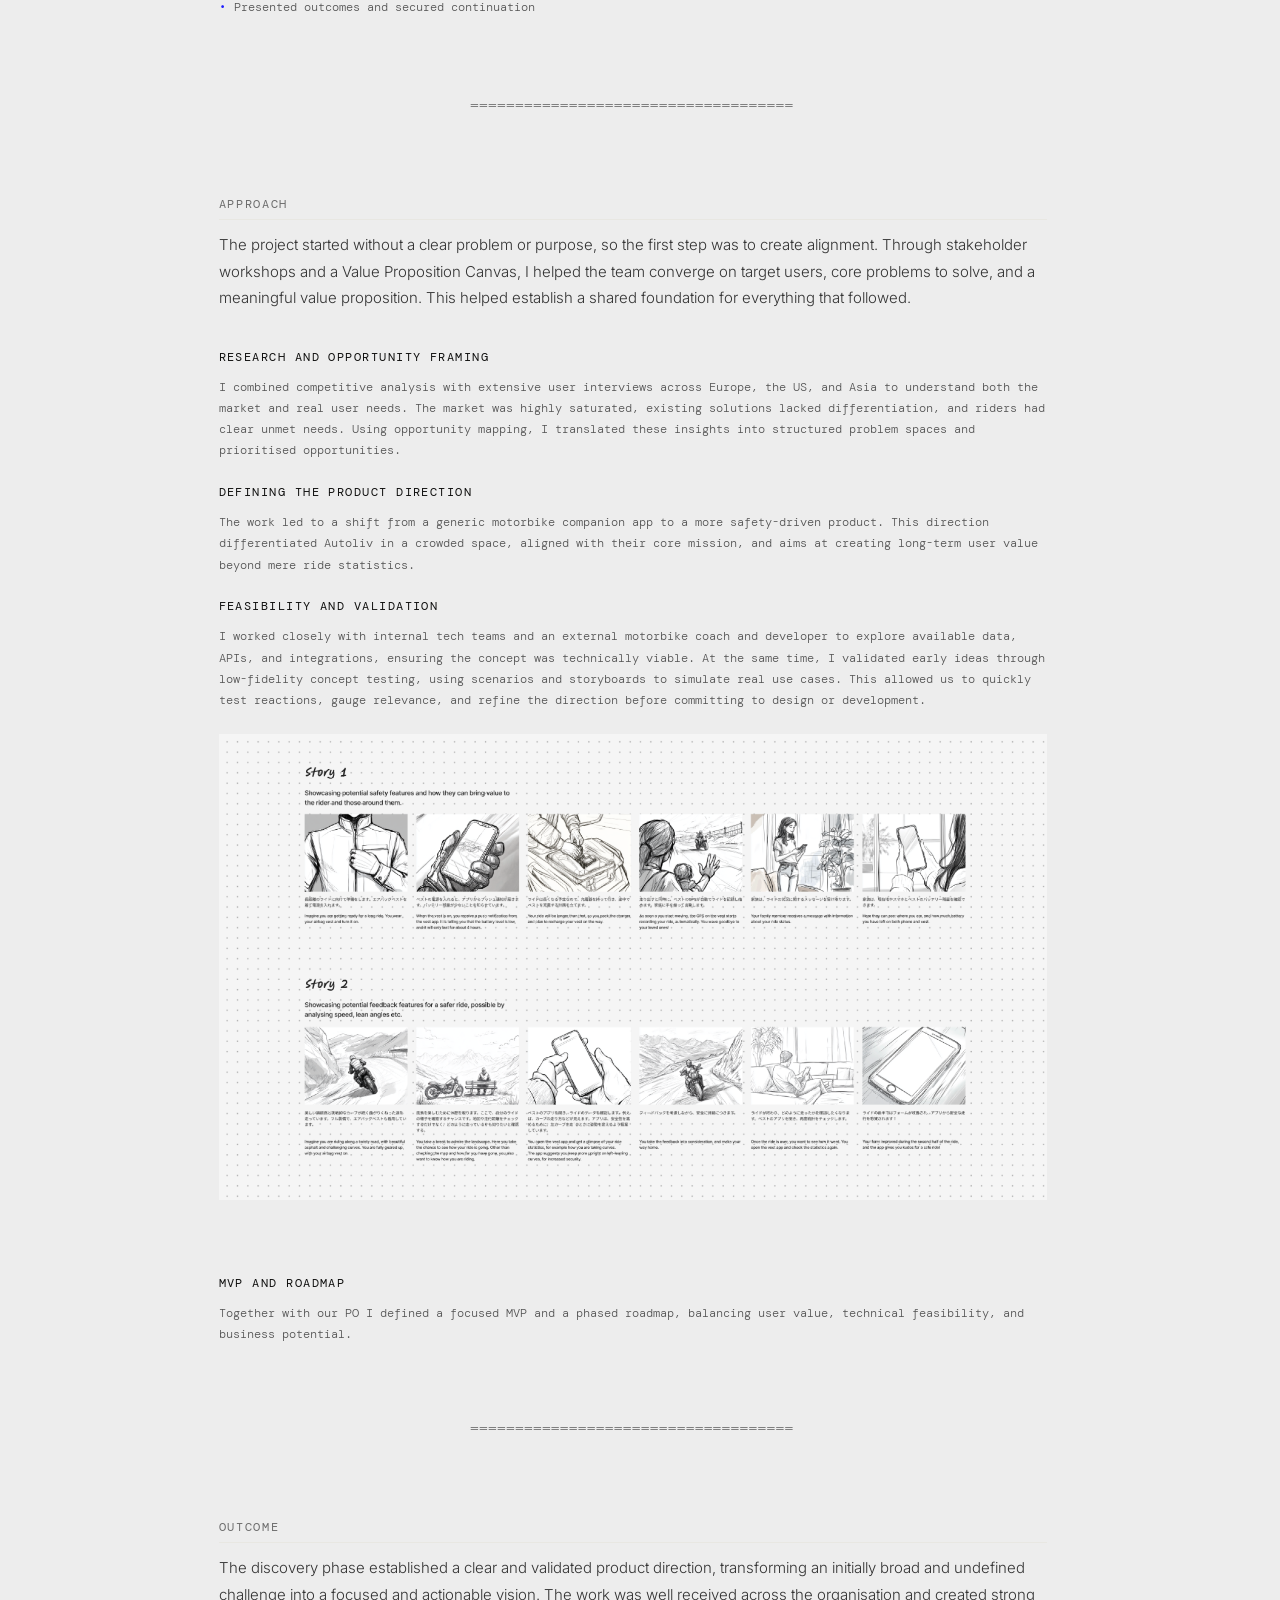
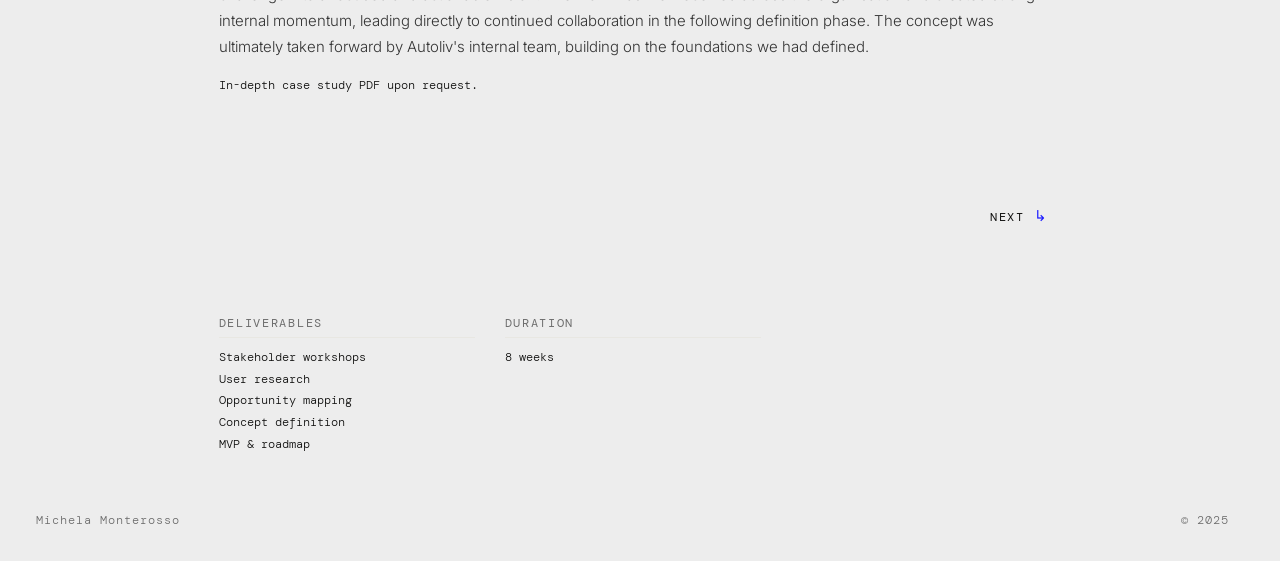
==== commit c2594429: "Update project navigation and inject next project script" ====
--- a/project-autoliv/index.html
+++ b/project-autoliv/index.html
@@ -233,8 +233,8 @@
 
   <!-- ─── NEXT PROJECT NAV ─── -->
   <div class="project-nav">
-    <a class="proj-nav-link" href="../project-04/index.html">
-      <span class="proj-nav-label">To 04</span>
+    <a class="proj-nav-link" href="#">
+      <span class="proj-nav-label">Next</span>
       <span class="proj-nav-arrow">↳</span>
     </a>
   </div>
@@ -256,8 +256,7 @@
         <div class="credit-label">Duration</div>
         <div class="credit-value">8 weeks</div>
       </div>
-      
-      </div>
+      <div></div>
     </div>
   </div>
 
@@ -271,7 +270,6 @@
 
 <script src="../projects.js"></script>
 <script src="../script.js"></script>
-<script>injectProjectMeta("project-autoliv");</script>
-
+<script>injectProjectMeta("project-autoliv"); injectNextProject("project-autoliv");</script>
 </body>
 </html>
